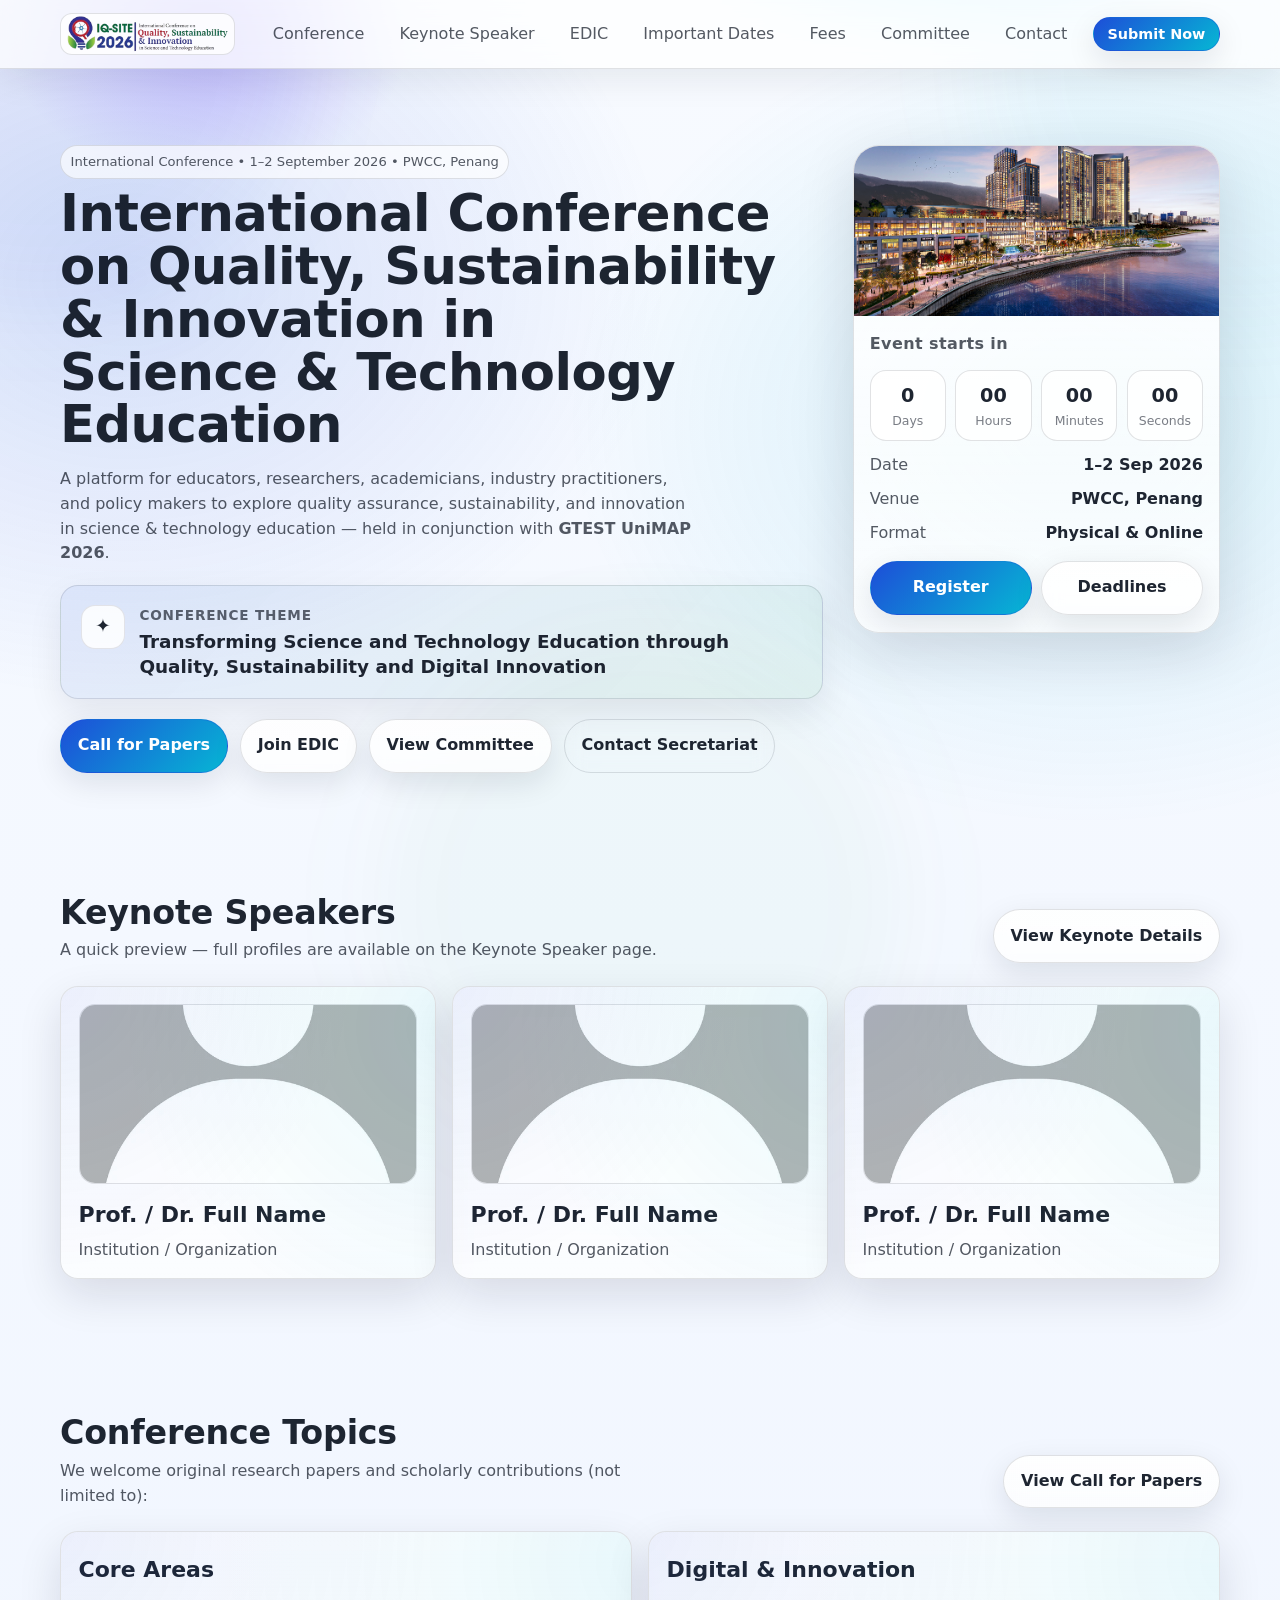
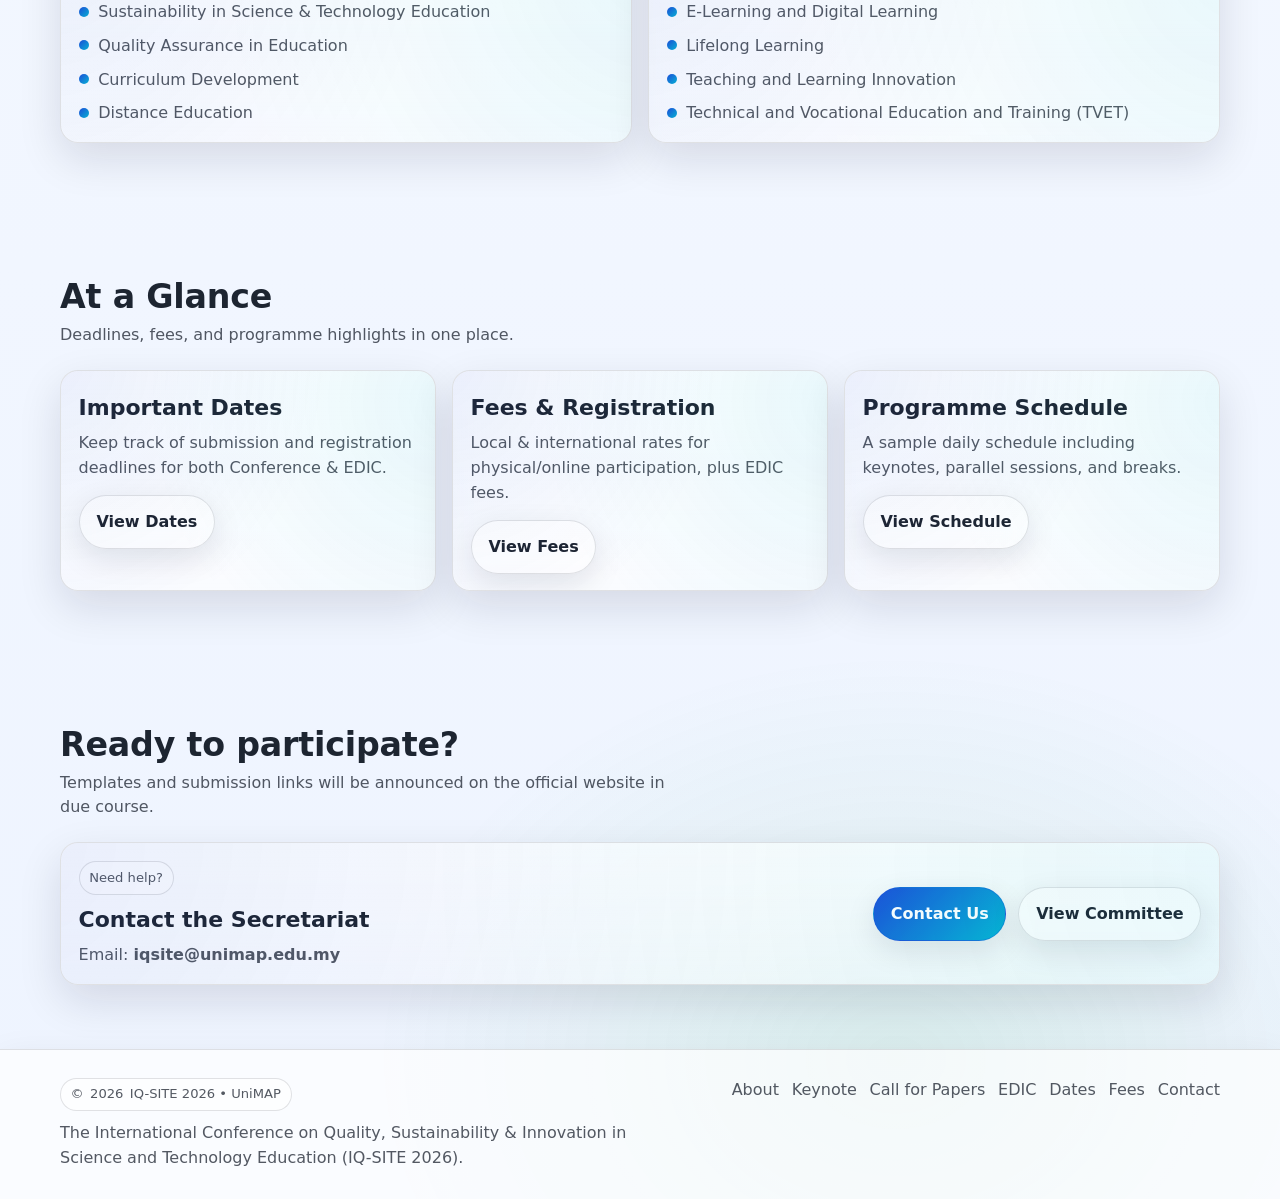
==== index.html @ f34d41c1 "Add files via upload" ====
<!doctype html>
<html lang="en">

<head>
  <meta charset="utf-8" />
  <meta name="viewport" content="width=device-width, initial-scale=1" />
  <meta name="color-scheme" content="dark light" />
  <title>IQ-SITE 2026 | Home</title>
  <link rel="stylesheet" href="assets/css/style.css" />
</head>

<body>
  <div class="blob b1"></div>
  <div class="blob b2"></div>
  <div class="blob b3"></div>

  <header>
    <div class="container nav">
      <a class="brand" href="index.html" aria-label="IQ-SITE 2026 Home">
        <img class="brand-logo" src="assets/img/logo.jpg" alt="IQ-SITE 2026 logo" />
      </a>

      <nav class="navlinks" aria-label="Primary">
        <a href="pages/conference.html">Conference</a>
        <a href="pages/keynote.html">Keynote Speaker</a>
        <a href="pages/edic.html">EDIC</a>
        <a href="pages/dates.html">Important Dates</a>
        <a href="pages/fees.html">Fees</a>
        <a href="pages/committee.html">Committee</a>
        <a href="pages/contact.html">Contact</a>
        <a class="btn small primary nav-cta" href="https://confbay.com/" target="_blank" rel="noopener">Submit Now</a>
      </nav>

      <button class="menu-btn" id="menuBtn" aria-expanded="false" aria-controls="menuPanel">Menu</button>
    </div>

    <div class="container menu-panel" id="menuPanel" aria-label="Mobile menu">
      <a href="pages/about.html">About</a>
      <a href="pages/conference.html">Conference</a>
      <a href="pages/keynote.html">Keynote Speaker</a>
      <a href="pages/edic.html">EDIC</a>
      <a href="pages/dates.html">Important Dates</a>
      <a href="pages/fees.html">Fees</a>
      <a href="pages/programme.html">Programme</a>
      <a href="pages/committee.html">Committee</a>
      <a href="pages/contact.html">Contact</a>
      <div class="menu-cta">
        <a class="btn primary" href="https://confbay.com/" target="_blank" rel="noopener">Submit Now</a>
      </div>
    </div>
  </header>


  <main>
    <section class="hero">
      <div class="container hero-grid">
        <div>
          <div class="badge reveal">International Conference • 1–2 September 2026 • PWCC, Penang</div>
          <h1 class="reveal">International Conference on Quality, Sustainability &amp; Innovation in<br />Science &amp;
            Technology Education</h1>
          <p class="lead reveal">
            A platform for educators, researchers, academicians, industry practitioners, and policy makers to explore
            quality assurance, sustainability, and innovation in science &amp; technology education — held in
            conjunction
            with <strong>GTEST UniMAP 2026</strong>.
          </p>



<div class="theme-banner reveal">
  <div class="theme-icon" aria-hidden="true">✦</div>
  <div class="theme-content">
    <div class="theme-label">Conference Theme</div>
    <div class="theme-title">
      Transforming Science and Technology Education through Quality, Sustainability and Digital Innovation
    </div>
  </div>
</div>

          <div class="hero-actions reveal">
            <a class="btn primary" href="pages/conference.html">Call for Papers</a>
            <a class="btn" href="pages/edic.html">Join EDIC</a>
            <a class="btn" href="pages/committee.html">View Committee</a>
            <a class="btn ghost" href="pages/contact.html">Contact Secretariat</a>
          </div>
        </div>

        <aside class="hero-card reveal" aria-label="Event at a glance">
          <div class="img" role="img" aria-label="Venue placeholder image"></div>
          <div class="body">
            <div class="kicker">Event starts in</div>
            <div id="countdown" class="countdown" aria-live="polite">
              <div class="pill">
                <div class="num" id="cdDays">—</div>
                <div class="lbl">Days</div>
              </div>
              <div class="pill">
                <div class="num" id="cdHours">—</div>
                <div class="lbl">Hours</div>
              </div>
              <div class="pill">
                <div class="num" id="cdMins">—</div>
                <div class="lbl">Minutes</div>
              </div>
              <div class="pill">
                <div class="num" id="cdSecs">—</div>
                <div class="lbl">Seconds</div>
              </div>
            </div>

            <div class="meta">
              <div class="row"><span>Date</span><strong>1–2 Sep 2026</strong></div>
              <div class="row"><span>Venue</span><strong>PWCC, Penang</strong></div>
              <div class="row"><span>Format</span><strong>Physical &amp; Online</strong></div>
            </div>

            <div style="display:flex; gap:.6rem; flex-wrap:wrap; margin-top: .95rem;">
              <a class="btn primary" href="pages/fees.html" style="flex:1;">Register</a>
              <a class="btn" href="pages/dates.html" style="flex:1;">Deadlines</a>
            </div>
          </div>
        </aside>
      </div>
    </section>

    <section id="keynotes">
      <div class="container">
        <div class="section-head">
          <div>
            <h2 class="reveal">Keynote Speakers</h2>
            <p class="reveal">A quick preview — full profiles are available on the Keynote Speaker page.</p>
          </div>
          <a class="btn reveal" href="pages/keynote.html">View Keynote Details</a>
        </div>

        <div class="grid3">
          <article class="card reveal keynote-mini">
            <img class="avatar" src="assets/img/keynote-1.jpg" alt="Keynote Speaker 1" />
            <h3>Prof. / Dr. Full Name</h3>
            <p class="muted">Institution / Organization</p>
          </article>

          <article class="card reveal keynote-mini">
            <img class="avatar" src="assets/img/keynote-2.jpg" alt="Keynote Speaker 2" />
            <h3>Prof. / Dr. Full Name</h3>
            <p class="muted">Institution / Organization</p>
          </article>

          <article class="card reveal keynote-mini">
            <img class="avatar" src="assets/img/keynote-3.jpg" alt="Keynote Speaker 3" />
            <h3>Prof. / Dr. Full Name</h3>
            <p class="muted">Institution / Organization</p>
          </article>
        </div>
      </div>
    </section>

    <section>
      <div class="container">
        <div class="section-head">
          <div>
            <h2 class="reveal">Conference Topics</h2>
            <p class="reveal">We welcome original research papers and scholarly contributions (not limited to):</p>
          </div>
          <a class="btn reveal" href="pages/conference.html">View Call for Papers</a>
        </div>

        <div class="grid2">
          <div class="card reveal">
            <h3>Core Areas</h3>
            <ul class="list">
              <li>Sustainability in Science &amp; Technology Education</li>
              <li>Quality Assurance in Education</li>
              <li>Curriculum Development</li>
              <li>Distance Education</li>
            </ul>
          </div>
          <div class="card reveal">
            <h3>Digital &amp; Innovation</h3>
            <ul class="list">
              <li>E-Learning and Digital Learning</li>
              <li>Lifelong Learning</li>
              <li>Teaching and Learning Innovation</li>
              <li>Technical and Vocational Education and Training (TVET)</li>
            </ul>
          </div>
        </div>
      </div>
    </section>

    <section>
      <div class="container">
        <div class="section-head">
          <div>
            <h2 class="reveal">At a Glance</h2>
            <p class="reveal">Deadlines, fees, and programme highlights in one place.</p>
          </div>
        </div>

        <div class="grid3">
          <div class="card reveal">
            <h3>Important Dates</h3>
            <p>Keep track of submission and registration deadlines for both Conference &amp; EDIC.</p>
            <div style="margin-top: .9rem;">
              <a class="btn" href="pages/dates.html">View Dates</a>
            </div>
          </div>

          <div class="card reveal">
            <h3>Fees &amp; Registration</h3>
            <p>Local &amp; international rates for physical/online participation, plus EDIC fees.</p>
            <div style="margin-top: .9rem;">
              <a class="btn" href="pages/fees.html">View Fees</a>
            </div>
          </div>

          <div class="card reveal">
            <h3>Programme Schedule</h3>
            <p>A sample daily schedule including keynotes, parallel sessions, and breaks.</p>
            <div style="margin-top: .9rem;">
              <a class="btn" href="pages/programme.html">View Schedule</a>
            </div>
          </div>
        </div>
      </div>
    </section>

    <section>
      <div class="container">
        <div class="section-head">
          <div>
            <h2 class="reveal">Ready to participate?</h2>
            <p class="reveal">Templates and submission links will be announced on the official website in due course.
            </p>
          </div>
        </div>

        <div class="card reveal"
          style="display:flex; align-items:center; justify-content:space-between; gap: 1rem; flex-wrap:wrap;">
          <div>
            <div class="badge">Need help?</div>
            <h3 style="margin-top:.55rem;">Contact the Secretariat</h3>
            <p style="margin:.2rem 0 0; color: var(--muted);">Email: <strong>iqsite@unimap.edu.my</strong></p>
          </div>
          <div style="display:flex; gap:.75rem; flex-wrap:wrap;">
            <a class="btn primary" href="pages/contact.html">Contact Us</a>
            <a class="btn" href="pages/committee.html">View Committee</a>
          </div>
        </div>
      </div>
    </section>
  </main>


  <footer>
    <div class="container footer-grid">
      <div>
        <div class="badge">© <span id="year"></span> IQ-SITE 2026 • UniMAP</div>
        <div class="muted" style="margin-top:.6rem; max-width: 62ch;">
          The International Conference on Quality, Sustainability &amp; Innovation in Science and Technology Education
          (IQ-SITE 2026).
        </div>
      </div>
      <div class="links">
        <a href="pages/about.html">About</a>
        <a href="pages/keynote.html">Keynote</a>
        <a href="pages/conference.html">Call for Papers</a>
        <a href="pages/edic.html">EDIC</a>
        <a href="pages/dates.html">Dates</a>
        <a href="pages/fees.html">Fees</a>
        <a href="pages/contact.html">Contact</a>
      </div>
    </div>
  </footer>

  <script src="assets/js/main.js"></script>
</body>

</html>
---- assets/css/style.css ----
/* IQ-SITE 2026 — Elegant conference microsite
   External CSS for easy edits
   -------------------------------------------------- */

:root{
  /* Light & bright palette (confirmed) */
  --bg0:#F7FAFF;
  --bg1:#EEF4FF;

  --card: rgba(255,255,255,.78);
  --card2: rgba(255,255,255,.90);
  --stroke: rgba(12,18,32,.12);

  --text: rgba(11,18,32,.92);
  --muted: rgba(11,18,32,.70);
  --muted2: rgba(11,18,32,.55);

  /* Core brand */
  --brand:#1D4ED8;   /* IQ blue */
  --brand2:#06B6D4;  /* cyan */
  --good:#16A34A;    /* sustainability green */

  /* EDIC accents */
  --warn:#F97316;    /* orange */
  --accent:#7C3AED;  /* purple */
  --bad:#EF4444;     /* red */

  --shadow: 0 18px 60px rgba(14,20,40,.14);
  --radius: 18px;
  --radius2: 26px;

  --max: 1160px;
  --pad: clamp(16px, 3vw, 28px);
  --h1: clamp(34px, 4vw, 54px);
  --h2: clamp(22px, 2.6vw, 34px);
  --h3: clamp(16px, 1.8vw, 22px);
  --body: clamp(14px, 1.25vw, 16px);
}

*{ box-sizing:border-box; }
html{ scroll-behavior:smooth; }
body{
  margin:0;
  font-family: ui-sans-serif, system-ui, -apple-system, Segoe UI, Roboto, Inter, Arial, "Apple Color Emoji","Segoe UI Emoji";
  font-size: var(--body);
  line-height:1.55;
  color:var(--text);
  background: radial-gradient(900px 700px at 10% 10%, rgba(29,78,216,.16), transparent 60%),
              radial-gradient(900px 700px at 85% 15%, rgba(6,182,212,.14), transparent 58%),
              radial-gradient(900px 700px at 70% 95%, rgba(22,163,74,.10), transparent 58%),
              linear-gradient(180deg, var(--bg0), var(--bg1));
  overflow-x:hidden;
}

a{ color:inherit; text-decoration:none; }
a:hover{ text-decoration:underline; }
img{ max-width:100%; display:block; }
.container{
  width: min(var(--max), calc(100% - 2*var(--pad)));
  margin: 0 auto;
}

.btn{
  display:inline-flex; align-items:center; justify-content:center; gap:.55rem;
  padding: .85rem 1.05rem;
  border-radius: 999px;
  border:1px solid var(--stroke);
  background: linear-gradient(180deg, rgba(255,255,255,.92), rgba(255,255,255,.72));
  backdrop-filter: blur(10px);
  -webkit-backdrop-filter: blur(10px);
  box-shadow: 0 10px 30px rgba(14,20,40,.10);
  transition: transform .2s ease, border-color .2s ease, background .2s ease, box-shadow .2s ease;
  font-weight: 650;
}
.btn:hover{ transform: translateY(-2px); text-decoration:none; border-color: rgba(12,18,32,.20); box-shadow: 0 14px 44px rgba(14,20,40,.12); }
.btn:active{ transform: translateY(0px); }
.btn.primary{
  border-color: rgba(29,78,216,.35);
  background: linear-gradient(135deg, var(--brand), var(--brand2));
  color: #ffffff;
}
.btn.ghost{
  background: transparent;
  border-color: var(--stroke);
  box-shadow: none;
}
.badge{
  display:inline-flex; align-items:center; gap:.4rem;
  padding:.35rem .6rem;
  border-radius: 999px;
  font-size: .82rem;
  color: var(--muted);
  border:1px solid var(--stroke);
  background: rgba(255,255,255,.65);
}

/* Top nav */
header{
  position: sticky; top:0; z-index: 50;
  backdrop-filter: blur(14px);
  -webkit-backdrop-filter: blur(14px);
  background: rgba(255,255,255,.72);
  box-shadow: 0 10px 34px rgba(14,20,40,.08);
  border-bottom: 1px solid var(--stroke);
}
.nav{
  display:flex; align-items:center; justify-content:space-between;
  padding: .8rem 0;
}
.brand{
  display:flex; align-items:center; gap:.75rem;
}

.brand-logo{
  height: 42px;
  width: auto;
  max-width: 220px;
  object-fit: contain;
  border-radius: 12px;
  border: 1px solid var(--stroke);
  background: rgba(255,255,255,.80);
}

.navlinks .btn.small{
  padding: .55rem .85rem;
  font-size: .9rem;
  line-height: 1;
}
.navlinks .nav-cta{ margin-left: .1rem; }

.menu-cta{ margin-top: .75rem; }
.menu-cta .btn{ width: 100%; }

.muted{ color: var(--muted); }

.edic-logo-wrap{
  display:flex;
  align-items:center;
  gap: 1rem;
  flex-wrap:wrap;
  margin-top: .9rem;
}
.edic-logo{
  height: 72px;
  width: auto;
  max-width: 320px;
  object-fit: contain;
  border-radius: 14px;
  border: 1px solid var(--stroke);
  background: rgba(255,255,255,.85);
  padding: .35rem .55rem;
}

.avatar{
  width: 100%;
  height: 180px;
  border-radius: 16px;
  object-fit: cover;
  border: 1px solid var(--stroke);
  background: rgba(255,255,255,.85);
  margin-bottom: .85rem;
}

.keynote-row{
  display:flex;
  gap: 1rem;
  align-items:center;
  flex-wrap:wrap;
}
.keynote-photo{
  width: 96px;
  height: 96px;
  border-radius: 18px;
  object-fit: cover;
  border: 1px solid var(--stroke);
  background: rgba(255,255,255,.85);
}

hr.soft{
  border: 0;
  border-top: 1px solid var(--stroke);
  margin: 1rem 0;
}

.brand .logo{
  width: 38px; height: 38px;
  border-radius: 12px;
  background: linear-gradient(135deg, var(--brand), var(--brand2));
  box-shadow: 0 12px 40px rgba(0,0,0,.45);
  position: relative;
  overflow:hidden;
}
.brand .logo::after{
  content:"";
  position:absolute; inset:-60% -60%;
  background: radial-gradient(circle at 30% 30%, rgba(255,255,255,.55), transparent 45%);
  transform: rotate(16deg);
  animation: shimmer 6.5s ease-in-out infinite;
}
@keyframes shimmer{
  0%, 100% { transform: translate(-10%, -10%) rotate(16deg); opacity:.75; }
  50% { transform: translate(10%, 10%) rotate(16deg); opacity: .95; }
}
.brand .title{
  display:flex; flex-direction:column; line-height:1.1;
}
.brand .title strong{ font-size: .98rem; letter-spacing:.2px; }
.brand .title span{ font-size: .78rem; color: var(--muted2); }

.navlinks{ display:flex; gap:.8rem; align-items:center; }
.navlinks a{
  padding:.55rem .7rem;
  border-radius: 999px;
  color: var(--muted);
  transition: background .2s ease, color .2s ease;
}
.navlinks a:hover{ background: rgba(11,18,32,.04); color: var(--text); text-decoration:none; }

.menu-btn{
  display:none;
  border:1px solid var(--stroke);
  background: rgba(255,255,255,.65);
  color: var(--text);
  border-radius: 12px;
  padding:.55rem .7rem;
}
.menu-panel{
  display:none;
  padding: 0 0 1rem 0;
}
.menu-panel a{
  display:block;
  padding:.75rem .5rem;
  color: var(--muted);
  border-radius: 12px;
}
.menu-panel a:hover{ background: rgba(11,18,32,.04); color: var(--text); text-decoration:none; }

/* Hero */
.hero{
  position: relative;
  padding: clamp(46px, 6vw, 76px) 0 clamp(30px, 4vw, 50px);
}
.hero::before{
  content:"";
  position:absolute;
  inset: -240px -80px auto -80px;
  height: 520px;
  background: radial-gradient(closest-side at 20% 40%, rgba(124,92,255,.32), transparent 70%),
              radial-gradient(closest-side at 72% 25%, rgba(0,215,255,.22), transparent 70%);
  pointer-events:none;
}
.hero-grid{
  display:grid;
  grid-template-columns: 1.35fr .65fr;
  gap: clamp(18px, 3vw, 30px);
  align-items: start;
}
.kicker{ color: var(--muted); font-weight:650; letter-spacing: .4px; }
h1{ margin:.55rem 0 1rem; font-size: var(--h1); line-height:1.03; letter-spacing:-.5px; }
.lead{ color: var(--muted); max-width: 62ch; }
.hero-actions{ display:flex; gap:.75rem; flex-wrap:wrap; margin-top: 1.25rem; }

.hero-card{
  border-radius: var(--radius2);
  border: 1px solid var(--stroke);
  background: linear-gradient(180deg, rgba(255,255,255,.92), rgba(255,255,255,.72));
  box-shadow: var(--shadow);
  overflow:hidden;
  position: relative;
}
.hero-card .img{
  height: 170px;
  background: url("../img/pwcc.jpg") center/cover no-repeat;
  filter: saturate(1.05) contrast(1.04);
}
.hero-card .body{ padding: 1rem 1rem 1.1rem; }
.hero-card .meta{
  display:grid; gap:.55rem;
  margin-top:.75rem;
}
.meta .row{
  display:flex; justify-content:space-between; gap:.75rem;
  color: var(--muted);
}
.meta .row strong{ color: var(--text); font-weight: 650; }

.countdown{
  display:grid;
  grid-template-columns: repeat(4, 1fr);
  gap:.6rem;
  margin-top: .8rem;
}
.pill{
  text-align:center;
  padding:.65rem .4rem;
  border-radius: 16px;
  border: 1px solid var(--stroke);
  background: rgba(255,255,255,.85);
}
.pill .num{ font-size: 1.2rem; font-weight: 800; letter-spacing:.2px; }
.pill .lbl{ font-size: .78rem; color: var(--muted2); }

/* Sections */
section{ padding: clamp(36px, 5vw, 70px) 0; }
.section-head{
  display:flex; align-items:flex-end; justify-content:space-between;
  gap: 1rem;
  margin-bottom: 1.4rem;
}
.section-head h2{ margin:0; font-size: var(--h2); letter-spacing:-.2px; }
.section-head p{ margin:0; color: var(--muted); max-width: 60ch; }

.grid3{
  display:grid;
  grid-template-columns: repeat(3, 1fr);
  gap: 1rem;
}
.grid2{
  display:grid;
  grid-template-columns: repeat(2, 1fr);
  gap: 1rem;
}

.card{
  border-radius: var(--radius);
  border: 1px solid var(--stroke);
  background: linear-gradient(180deg, rgba(255,255,255,.88), rgba(255,255,255,.68));
  padding: 1.1rem 1.1rem 1.0rem;
  box-shadow: 0 16px 44px rgba(14,20,40,.12);
  position: relative;
  overflow:hidden;
}
.card::after{
  content:"";
  position:absolute; inset:-40% -40%;
  background: radial-gradient(circle at 20% 20%, rgba(29,78,216,.10), transparent 45%),
              radial-gradient(circle at 80% 30%, rgba(6,182,212,.10), transparent 50%);
  opacity:.85;
  pointer-events:none;
}
.card > *{ position: relative; }
.card h3{ margin:.2rem 0 .35rem; font-size: var(--h3); }
.card p{ margin:.2rem 0 0; color: var(--muted); }

.icon{
  width: 40px; height: 40px;
  border-radius: 14px;
  display:grid; place-items:center;
  border: 1px solid var(--stroke);
  background: rgba(255,255,255,.70);
}

.list{
  display:grid;
  gap:.55rem;
  margin:.85rem 0 0;
  padding:0;
  list-style:none;
}
.list li{
  display:flex;
  gap:.6rem;
  align-items:flex-start;
  color: var(--muted);
}
.list li::before{
  content:"";
  width: 10px; height: 10px;
  border-radius: 999px;
  margin-top: .4rem;
  background: linear-gradient(135deg, var(--brand), var(--brand2));
  flex: 0 0 10px;
}

.table{
  width:100%;
  border-collapse: collapse;
  overflow:hidden;
  border-radius: var(--radius);
  border: 1px solid var(--stroke);
}
.table th, .table td{
  padding: .85rem .9rem;
  text-align:left;
  border-bottom: 1px solid rgba(12,18,32,.08);
}
.table th{ color: var(--muted); font-weight: 700; background: rgba(11,18,32,.03); }
.table tr:last-child td{ border-bottom:none; }
.table td{ color: var(--text); }
.table small{ color: var(--muted2); }

/* Footer */
footer{
  border-top: 1px solid var(--stroke);
  background: rgba(255,255,255,.72);
  box-shadow: 0 10px 34px rgba(14,20,40,.08);
  padding: 28px 0;
}
.footer-grid{
  display:flex; justify-content:space-between; gap: 1.5rem; flex-wrap:wrap;
}
.footer-grid .muted{ color: var(--muted); }
.footer-grid .links{ display:flex; gap:.8rem; flex-wrap:wrap; }
.footer-grid .links a{ color: var(--muted); }
.footer-grid .links a:hover{ color: var(--text); }

/* Scroll reveal */
.reveal{
  opacity:0; transform: translateY(14px);
  transition: opacity .8s ease, transform .8s ease;
}
.reveal.in-view{ opacity:1; transform: translateY(0px); }

/* Decorative floating blobs */
.blob{
  position:absolute;
  width: 520px; height: 520px;
  border-radius: 999px;
  filter: blur(40px);
  opacity: .22;
  pointer-events:none;
  mix-blend-mode: multiply;
  animation: floaty 12s ease-in-out infinite;
}
.blob.b1{ background: rgba(29,78,216,.22); top:-220px; left:-220px; }
.blob.b2{ background: rgba(6,182,212,.18); top:-200px; right:-220px; animation-delay:-4s; }
.blob.b3{ background: rgba(22,163,74,.14); bottom:-260px; left: 30%; animation-delay:-7s; }
@keyframes floaty{
  0%, 100%{ transform: translate(0,0) scale(1); }
  50%{ transform: translate(18px, 22px) scale(1.05); }
}

/* Page header */
.pagehead{
  padding: 28px 0 10px;
}
.breadcrumb{
  color: var(--muted2);
  font-size:.88rem;
}
.pagehead h2{
  margin:.35rem 0 .35rem;
  font-size: var(--h2);
}
.pagehead p{ margin:0; color: var(--muted); max-width: 72ch; }

/* Responsive */
@media (max-width: 980px){
  .hero-grid{ grid-template-columns: 1fr; }
  .grid3{ grid-template-columns: 1fr; }
  .grid2{ grid-template-columns: 1fr; }
  .navlinks{ display:none; }
  .menu-btn{ display:inline-flex; }
  .menu-panel{ display:block; }
}

/* Award cards - color by tier */
.award-card{
  position: relative;
  overflow: hidden;
  border: 1px solid rgba(12,18,32,.12);
}

/* Left accent bar */
.award-card::before{
  content:"";
  position:absolute;
  left:0; top:0;
  width:6px; height:100%;
  background: var(--award-accent, #1D4ED8);
}

/* Soft glow background */
.award-card::after{
  content:"";
  position:absolute;
  inset:-40%;
  background: radial-gradient(circle at 20% 10%, rgba(0,0,0,.10), transparent 60%);
  opacity: .18;
  transform: rotate(12deg);
  pointer-events:none;
}

/* Badge follows tier color */
.award-card .badge{
  background: color-mix(in srgb, var(--award-accent) 18%, #ffffff);
  border: 1px solid color-mix(in srgb, var(--award-accent) 35%, rgba(12,18,32,.12));
  color: color-mix(in srgb, var(--award-accent) 75%, #0C1220);
}

/* Hover effect */
.award-card:hover{
  border-color: color-mix(in srgb, var(--award-accent) 40%, rgba(12,18,32,.12));
  box-shadow: 0 16px 40px rgba(12,18,32,.10);
  transform: translateY(-2px);
}

/* Tier tokens */
.award-card.gold   { --award-accent: #D4AF37; } /* Gold */
.award-card.silver { --award-accent: #9CA3AF; } /* Silver */
.award-card.bronze { --award-accent: #CD7F32; } /* Bronze */

/* Theme highlight pill */
.theme-highlight{
  display: inline-flex;
  align-items: center;
  gap: .65rem;
  padding: .7rem 1rem;
  border-radius: 999px;
  background: linear-gradient(135deg, rgba(29,78,216,.12), rgba(22,163,74,.10));
  border: 1px solid rgba(12,18,32,.12);
  box-shadow: 0 10px 24px rgba(12,18,32,.08);
  transform: translateY(-2px);
}

.theme-label{
  font-size: .9rem;
  font-weight: 700;
  letter-spacing: .04em;
  text-transform: uppercase;
  color: rgba(12,18,32,.70);
}

.theme-value{
  font-size: 1.05rem;
  font-weight: 800;
  color: var(--iq-blue);
  padding: .25rem .7rem;
  border-radius: 999px;
  background: rgba(255,255,255,.85);
  border: 1px solid rgba(12,18,32,.10);
}

/* Bigger on larger screens */
@media (min-width: 768px){
  .theme-highlight{
    padding: .85rem 1.15rem;
  }
  .theme-value{
    font-size: 1.15rem;
  }
}

/* Theme banner (nice for long theme text) */
.theme-banner{
  margin-top: 1.2rem;
  display: flex;
  gap: .9rem;
  align-items: flex-start;
  padding: 1.05rem 1.1rem;
  border-radius: 18px;
  background: linear-gradient(135deg, rgba(29,78,216,.08), rgba(22,163,74,.07));
  border: 1px solid rgba(12,18,32,.12);
  box-shadow: 0 14px 34px rgba(12,18,32,.08);
}

.theme-icon{
  flex: 0 0 auto;
  width: 44px;
  height: 44px;
  border-radius: 14px;
  display: grid;
  place-items: center;
  font-size: 1.15rem;
  font-weight: 800;
  color: var(--iq-blue);
  background: rgba(255,255,255,.85);
  border: 1px solid rgba(12,18,32,.10);
}

.theme-content{ min-width: 0; }

.theme-label{
  font-size: .85rem;
  font-weight: 800;
  letter-spacing: .06em;
  text-transform: uppercase;
  color: rgba(12,18,32,.65);
  margin-bottom: .25rem;
}

.theme-title{
  font-size: 1.05rem;
  font-weight: 800;
  line-height: 1.35;
  color: rgba(12,18,32,.92);
  word-break: break-word;
}

@media (min-width: 768px){
  .theme-banner{ padding: 1.15rem 1.25rem; }
  .theme-title{ font-size: 1.15rem; }
}
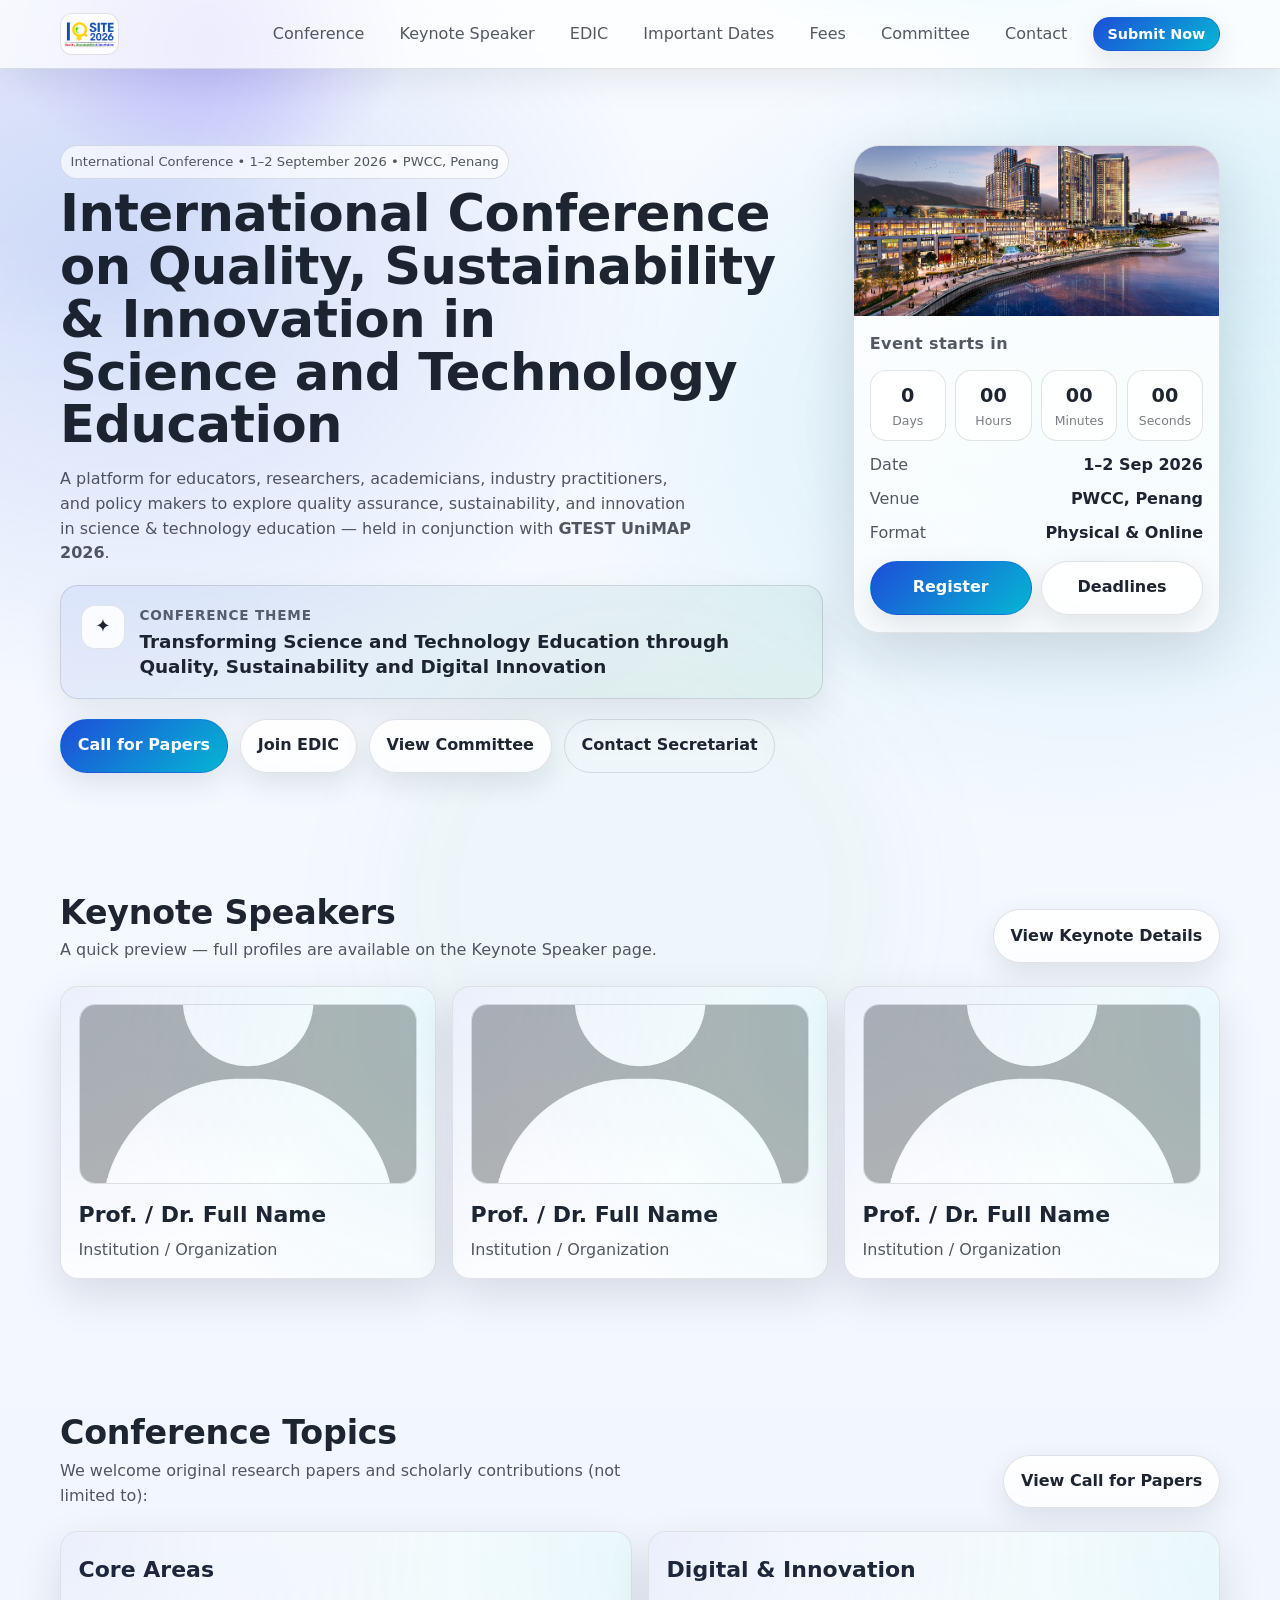
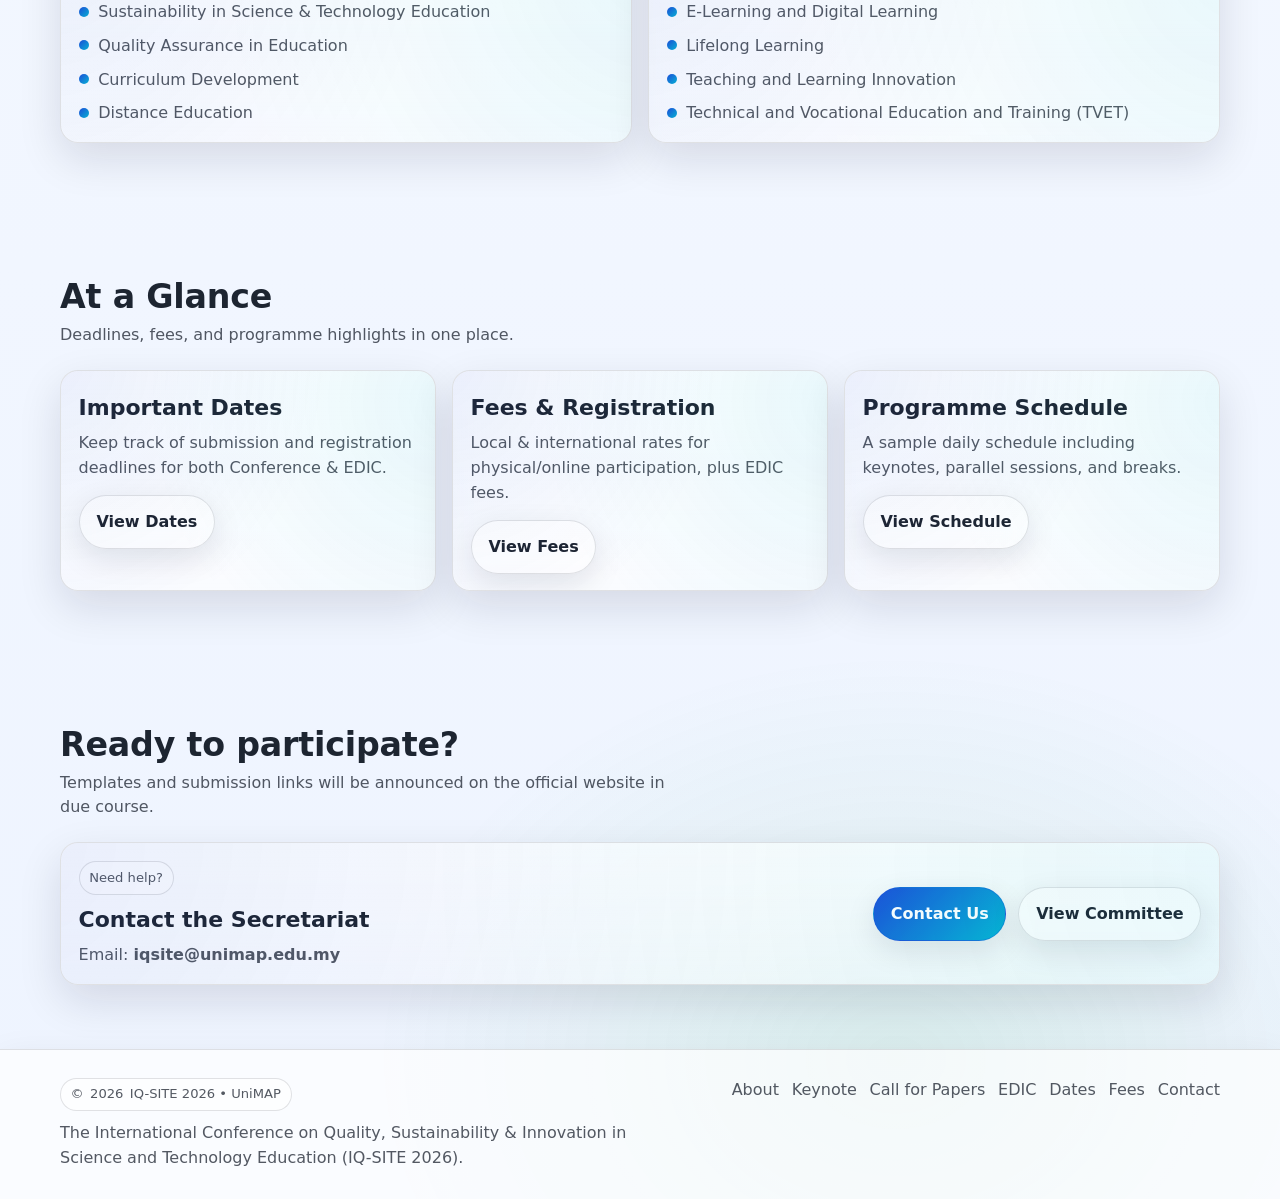
==== commit 0a2905c2: "Update index.html" ====
--- a/index.html
+++ b/index.html
@@ -56,7 +56,7 @@
       <div class="container hero-grid">
         <div>
           <div class="badge reveal">International Conference • 1–2 September 2026 • PWCC, Penang</div>
-          <h1 class="reveal">International Conference on Quality, Sustainability &amp; Innovation in<br />Science &amp;
+          <h1 class="reveal">International Conference on Quality, Sustainability &amp; Innovation in<br />Science and
             Technology Education</h1>
           <p class="lead reveal">
             A platform for educators, researchers, academicians, industry practitioners, and policy makers to explore
@@ -276,4 +276,4 @@
   <script src="assets/js/main.js"></script>
 </body>
 
-</html>+</html>
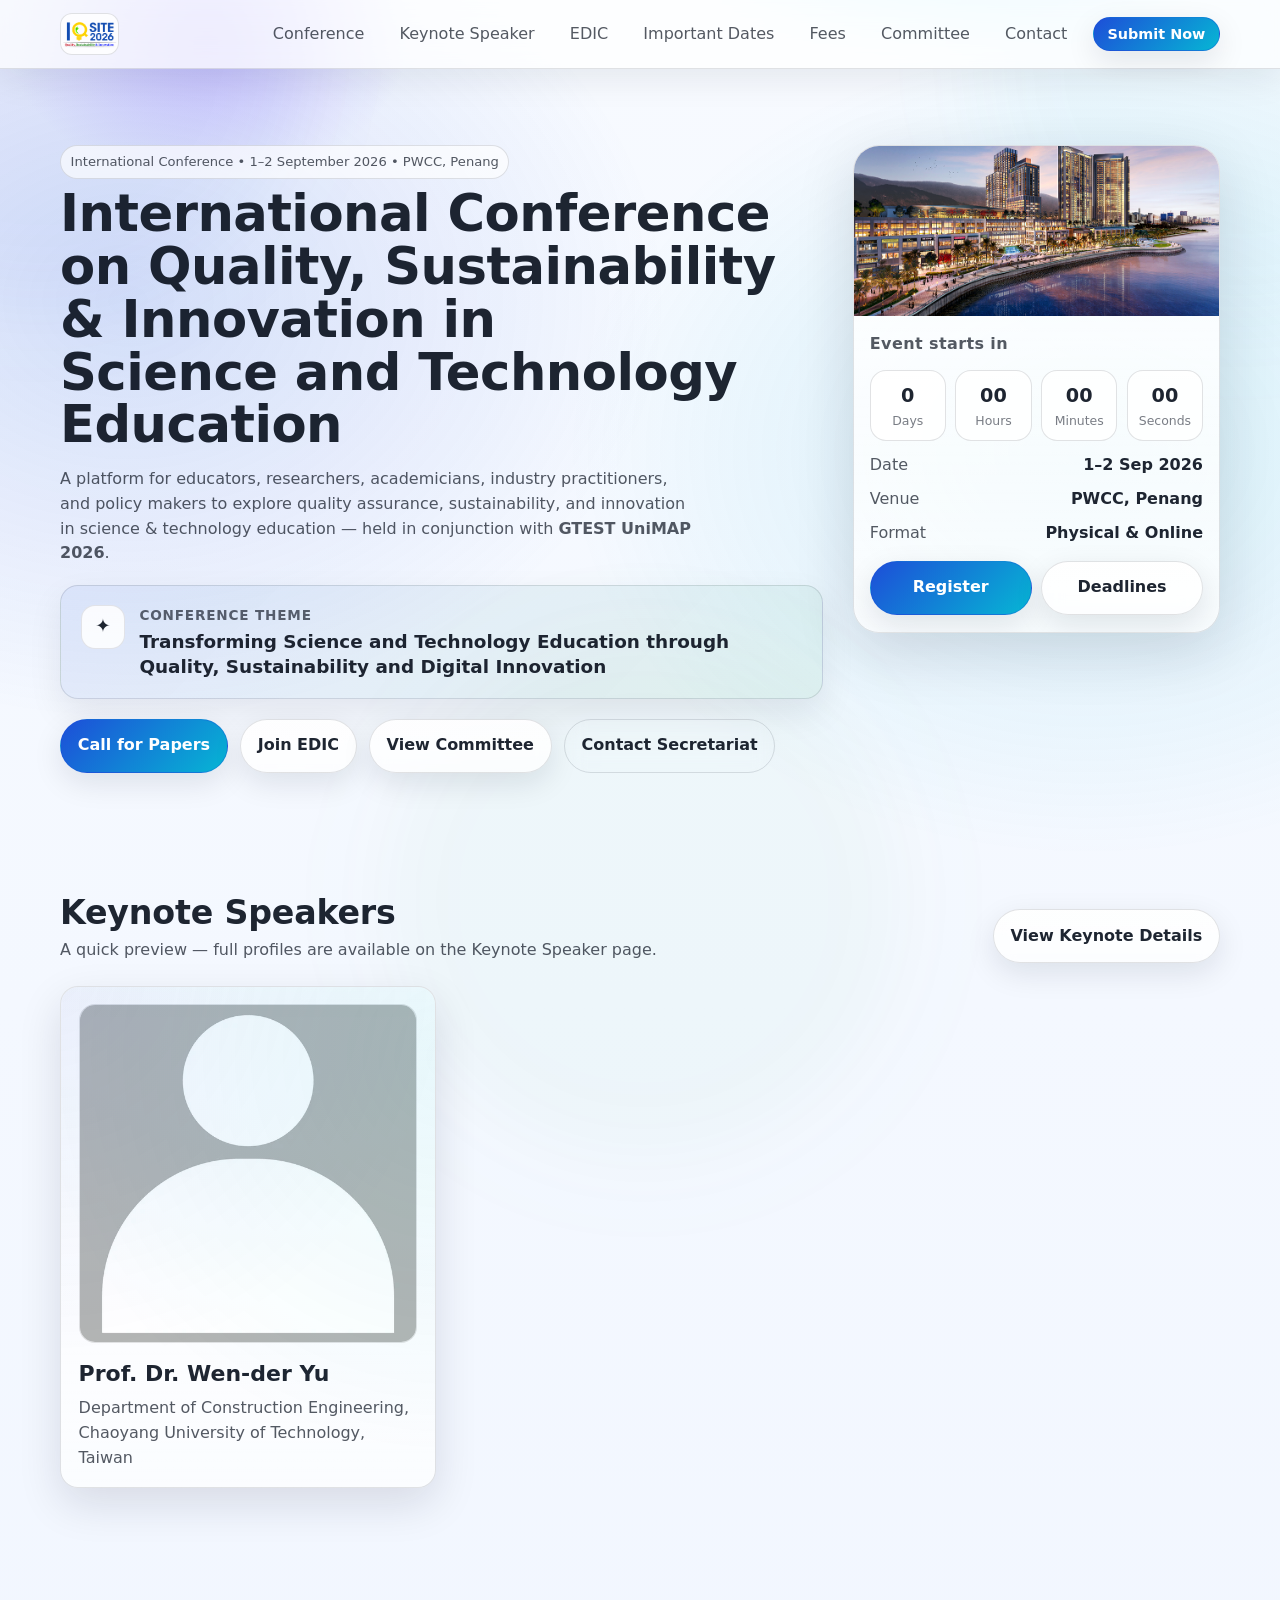
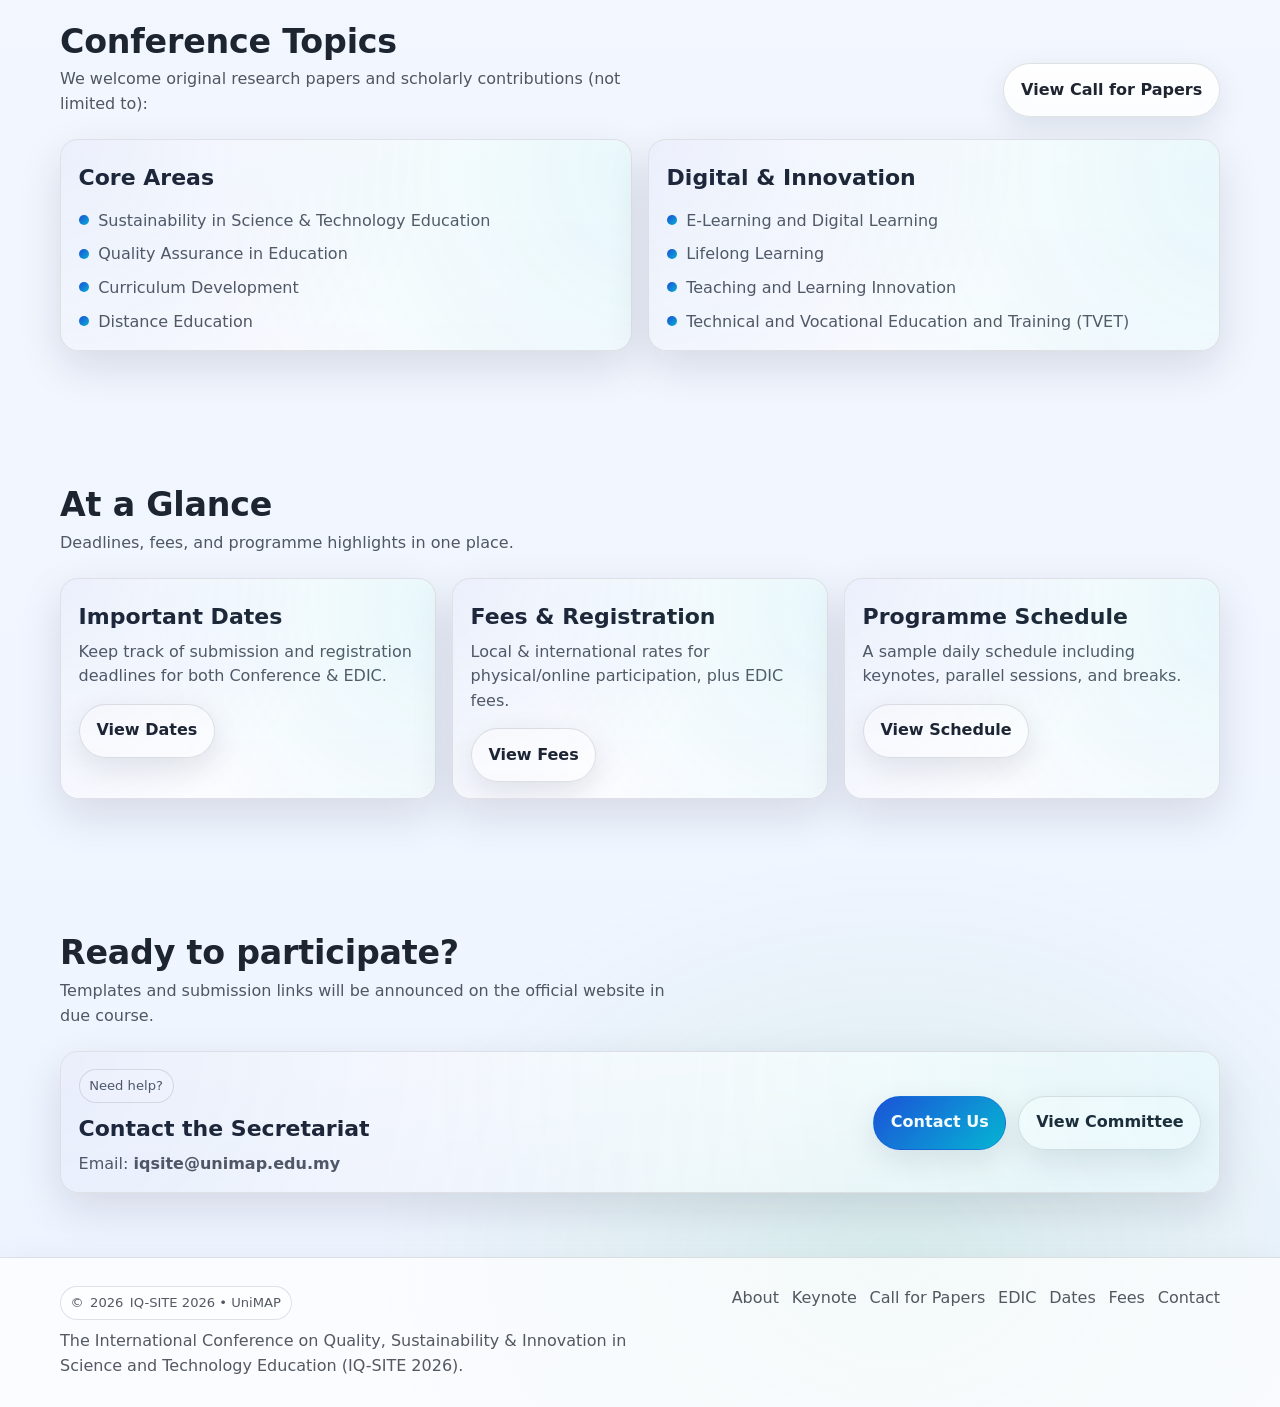
==== commit d958c6b2: "Update keynote speaker information in index.html" ====
--- a/index.html
+++ b/index.html
@@ -136,10 +136,10 @@
         <div class="grid3">
           <article class="card reveal keynote-mini">
             <img class="avatar" src="assets/img/keynote-1.jpg" alt="Keynote Speaker 1" />
-            <h3>Prof. / Dr. Full Name</h3>
-            <p class="muted">Institution / Organization</p>
+            <h3>Prof. Dr. Wen-der Yu</h3>
+            <p class="muted">Department of Construction Engineering, Chaoyang University of Technology, Taiwan</p>
           </article>
-
+<!-----
           <article class="card reveal keynote-mini">
             <img class="avatar" src="assets/img/keynote-2.jpg" alt="Keynote Speaker 2" />
             <h3>Prof. / Dr. Full Name</h3>
@@ -151,6 +151,8 @@
             <h3>Prof. / Dr. Full Name</h3>
             <p class="muted">Institution / Organization</p>
           </article>
+
+          -->
         </div>
       </div>
     </section>
--- a/assets/css/style.css
+++ b/assets/css/style.css
@@ -154,9 +154,11 @@
 
 .avatar{
   width: 100%;
-  height: 180px;
+  aspect-ratio: 1 / 1;   /* square */
+  height: auto;          /* ikut aspect ratio */
   border-radius: 16px;
   object-fit: cover;
+  object-position: center;
   border: 1px solid var(--stroke);
   background: rgba(255,255,255,.85);
   margin-bottom: .85rem;
@@ -592,4 +594,10 @@
 @media (min-width: 768px){
   .theme-banner{ padding: 1.15rem 1.25rem; }
   .theme-title{ font-size: 1.15rem; }
-}+}
+
+p.muted-keynote{
+  text-align: justify;
+  text-justify: inter-word;
+  hyphens: auto;
+}
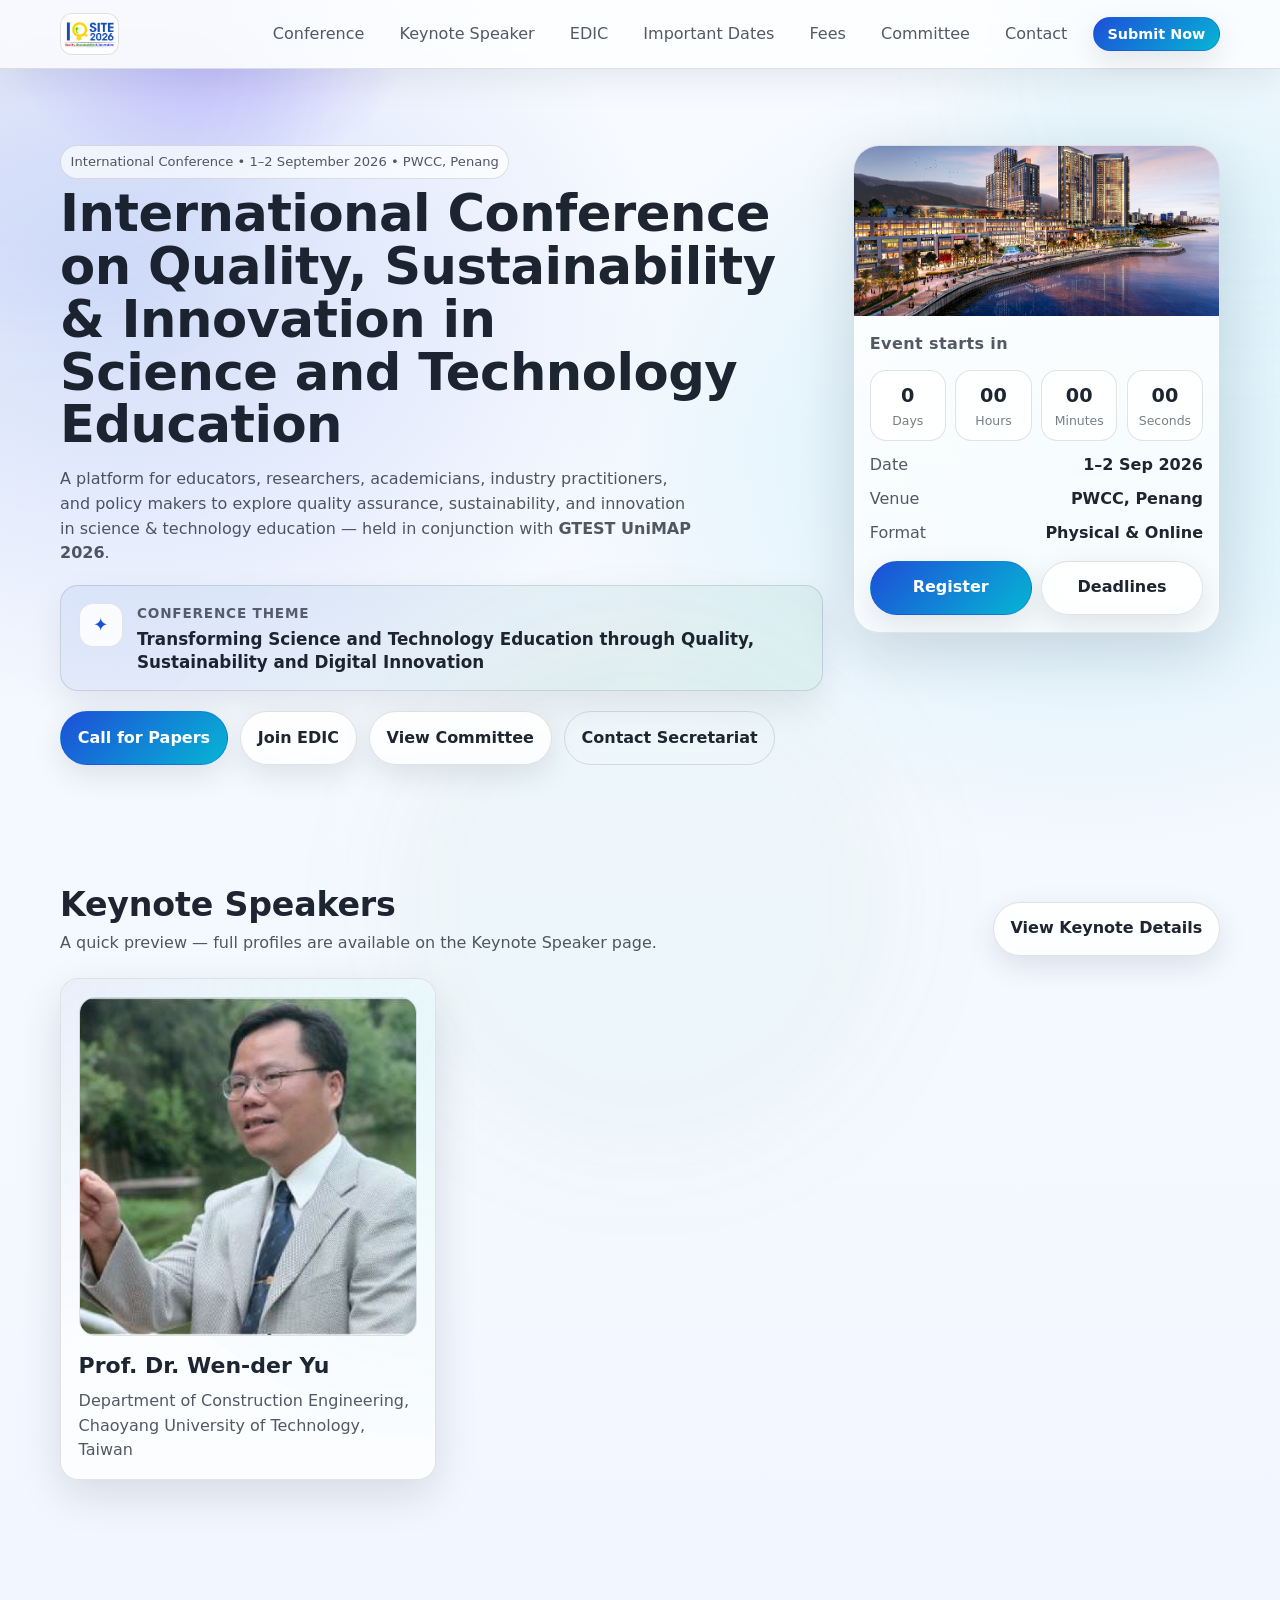
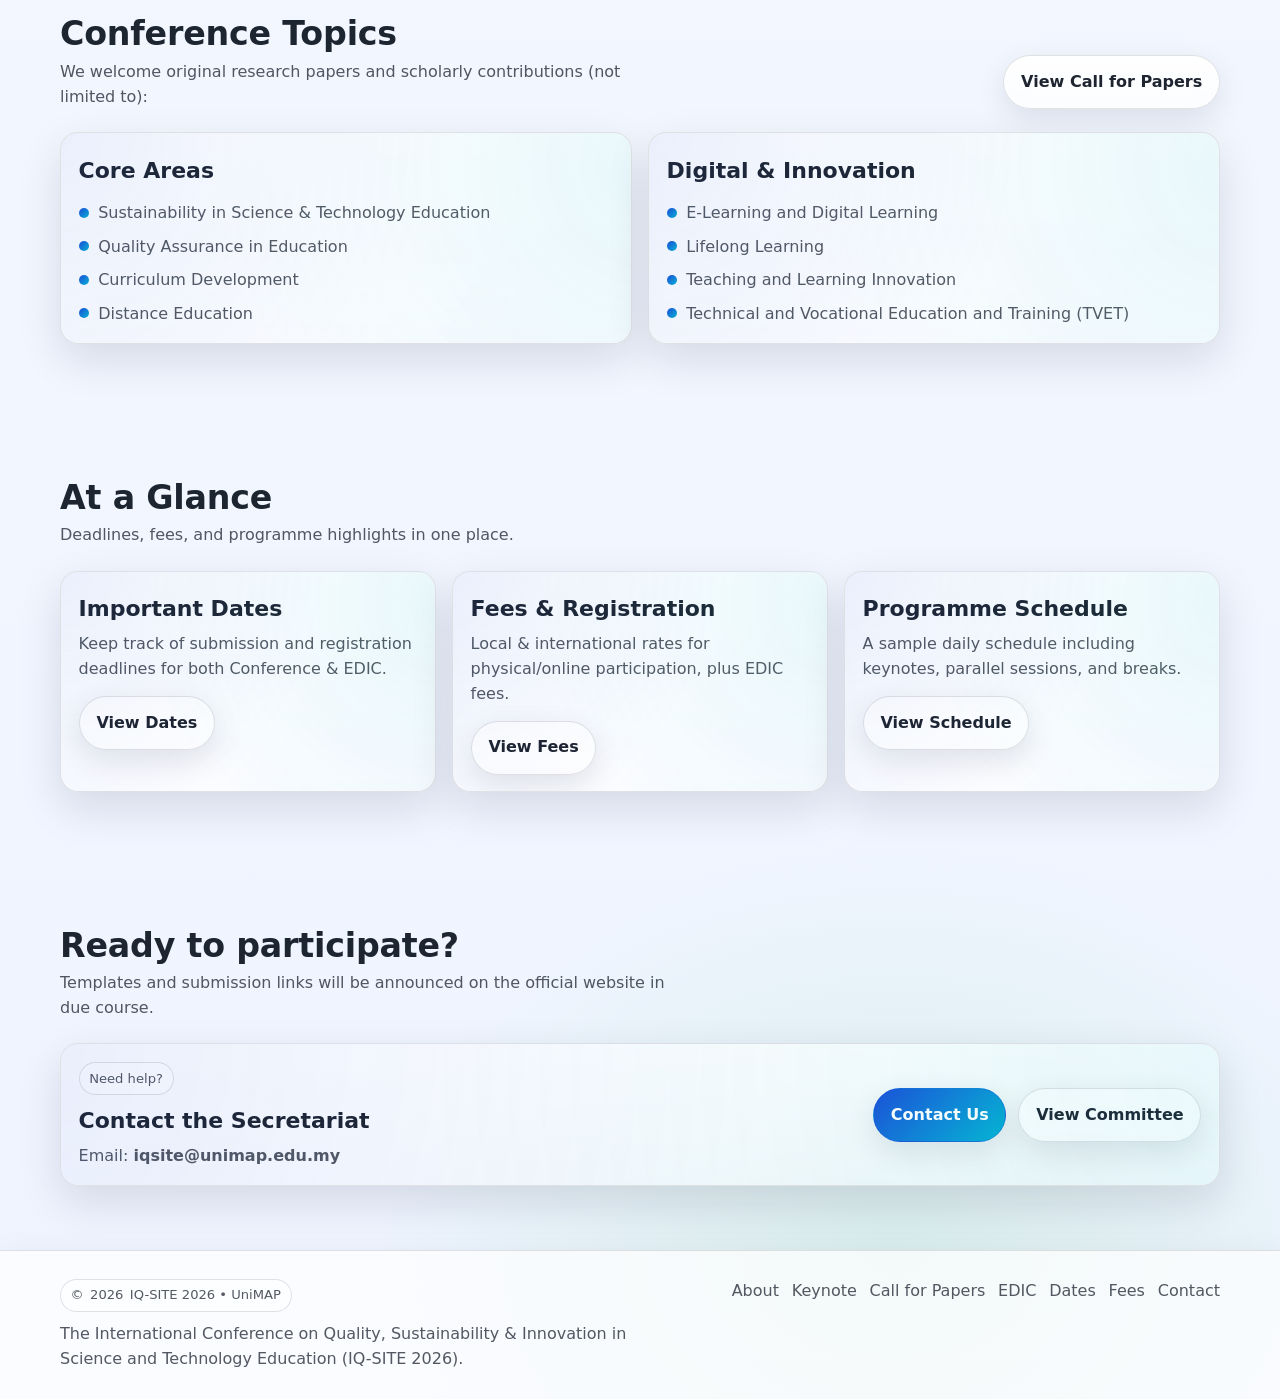
==== commit f9c3e449: "Update index.html" ====
--- a/index.html
+++ b/index.html
@@ -28,7 +28,7 @@
         <a href="pages/fees.html">Fees</a>
         <a href="pages/committee.html">Committee</a>
         <a href="pages/contact.html">Contact</a>
-        <a class="btn small primary nav-cta" href="https://confbay.com/" target="_blank" rel="noopener">Submit Now</a>
+        <a class="btn small primary nav-cta" href="" target="_blank" rel="noopener">Submit Now</a>
       </nav>
 
       <button class="menu-btn" id="menuBtn" aria-expanded="false" aria-controls="menuPanel">Menu</button>
@@ -45,7 +45,7 @@
       <a href="pages/committee.html">Committee</a>
       <a href="pages/contact.html">Contact</a>
       <div class="menu-cta">
-        <a class="btn primary" href="https://confbay.com/" target="_blank" rel="noopener">Submit Now</a>
+        <a class="btn primary" href="" target="_blank" rel="noopener">Submit Now</a>
       </div>
     </div>
   </header>
--- a/assets/css/style.css
+++ b/assets/css/style.css
@@ -1,6 +1,5 @@
-
 /* IQ-SITE 2026 — Elegant conference microsite
-   External CSS for easy edits
+   External CSS (FINAL) — Mobile & Tablet Friendly
    -------------------------------------------------- */
 
 :root{
@@ -32,14 +31,14 @@
 
   --max: 1160px;
   --pad: clamp(16px, 3vw, 28px);
-  --h1: clamp(34px, 4vw, 54px);
+  --h1: clamp(30px, 4vw, 54px);
   --h2: clamp(22px, 2.6vw, 34px);
   --h3: clamp(16px, 1.8vw, 22px);
   --body: clamp(14px, 1.25vw, 16px);
 }
 
 *{ box-sizing:border-box; }
-html{ scroll-behavior:smooth; }
+html{ scroll-behavior:smooth; overflow-x:hidden; } /* IMPORTANT: stop mobile horizontal scroll */
 body{
   margin:0;
   font-family: ui-sans-serif, system-ui, -apple-system, Segoe UI, Roboto, Inter, Arial, "Apple Color Emoji","Segoe UI Emoji";
@@ -50,17 +49,19 @@
               radial-gradient(900px 700px at 85% 15%, rgba(6,182,212,.14), transparent 58%),
               radial-gradient(900px 700px at 70% 95%, rgba(22,163,74,.10), transparent 58%),
               linear-gradient(180deg, var(--bg0), var(--bg1));
-  overflow-x:hidden;
+  overflow-x:hidden; /* IMPORTANT: stop mobile horizontal scroll */
 }
 
 a{ color:inherit; text-decoration:none; }
 a:hover{ text-decoration:underline; }
 img{ max-width:100%; display:block; }
+
 .container{
   width: min(var(--max), calc(100% - 2*var(--pad)));
   margin: 0 auto;
 }
 
+/* Buttons */
 .btn{
   display:inline-flex; align-items:center; justify-content:center; gap:.55rem;
   padding: .85rem 1.05rem;
@@ -73,7 +74,12 @@
   transition: transform .2s ease, border-color .2s ease, background .2s ease, box-shadow .2s ease;
   font-weight: 650;
 }
-.btn:hover{ transform: translateY(-2px); text-decoration:none; border-color: rgba(12,18,32,.20); box-shadow: 0 14px 44px rgba(14,20,40,.12); }
+.btn:hover{
+  transform: translateY(-2px);
+  text-decoration:none;
+  border-color: rgba(12,18,32,.20);
+  box-shadow: 0 14px 44px rgba(14,20,40,.12);
+}
 .btn:active{ transform: translateY(0px); }
 .btn.primary{
   border-color: rgba(29,78,216,.35);
@@ -94,6 +100,7 @@
   border:1px solid var(--stroke);
   background: rgba(255,255,255,.65);
 }
+.muted{ color: var(--muted); }
 
 /* Top nav */
 header{
@@ -108,9 +115,7 @@
   display:flex; align-items:center; justify-content:space-between;
   padding: .8rem 0;
 }
-.brand{
-  display:flex; align-items:center; gap:.75rem;
-}
+.brand{ display:flex; align-items:center; gap:.75rem; }
 
 .brand-logo{
   height: 42px;
@@ -122,94 +127,6 @@
   background: rgba(255,255,255,.80);
 }
 
-.navlinks .btn.small{
-  padding: .55rem .85rem;
-  font-size: .9rem;
-  line-height: 1;
-}
-.navlinks .nav-cta{ margin-left: .1rem; }
-
-.menu-cta{ margin-top: .75rem; }
-.menu-cta .btn{ width: 100%; }
-
-.muted{ color: var(--muted); }
-
-.edic-logo-wrap{
-  display:flex;
-  align-items:center;
-  gap: 1rem;
-  flex-wrap:wrap;
-  margin-top: .9rem;
-}
-.edic-logo{
-  height: 72px;
-  width: auto;
-  max-width: 320px;
-  object-fit: contain;
-  border-radius: 14px;
-  border: 1px solid var(--stroke);
-  background: rgba(255,255,255,.85);
-  padding: .35rem .55rem;
-}
-
-.avatar{
-  width: 100%;
-  aspect-ratio: 1 / 1;   /* square */
-  height: auto;          /* ikut aspect ratio */
-  border-radius: 16px;
-  object-fit: cover;
-  object-position: center;
-  border: 1px solid var(--stroke);
-  background: rgba(255,255,255,.85);
-  margin-bottom: .85rem;
-}
-
-.keynote-row{
-  display:flex;
-  gap: 1rem;
-  align-items:center;
-  flex-wrap:wrap;
-}
-.keynote-photo{
-  width: 96px;
-  height: 96px;
-  border-radius: 18px;
-  object-fit: cover;
-  border: 1px solid var(--stroke);
-  background: rgba(255,255,255,.85);
-}
-
-hr.soft{
-  border: 0;
-  border-top: 1px solid var(--stroke);
-  margin: 1rem 0;
-}
-
-.brand .logo{
-  width: 38px; height: 38px;
-  border-radius: 12px;
-  background: linear-gradient(135deg, var(--brand), var(--brand2));
-  box-shadow: 0 12px 40px rgba(0,0,0,.45);
-  position: relative;
-  overflow:hidden;
-}
-.brand .logo::after{
-  content:"";
-  position:absolute; inset:-60% -60%;
-  background: radial-gradient(circle at 30% 30%, rgba(255,255,255,.55), transparent 45%);
-  transform: rotate(16deg);
-  animation: shimmer 6.5s ease-in-out infinite;
-}
-@keyframes shimmer{
-  0%, 100% { transform: translate(-10%, -10%) rotate(16deg); opacity:.75; }
-  50% { transform: translate(10%, 10%) rotate(16deg); opacity: .95; }
-}
-.brand .title{
-  display:flex; flex-direction:column; line-height:1.1;
-}
-.brand .title strong{ font-size: .98rem; letter-spacing:.2px; }
-.brand .title span{ font-size: .78rem; color: var(--muted2); }
-
 .navlinks{ display:flex; gap:.8rem; align-items:center; }
 .navlinks a{
   padding:.55rem .7rem;
@@ -217,7 +134,17 @@
   color: var(--muted);
   transition: background .2s ease, color .2s ease;
 }
-.navlinks a:hover{ background: rgba(11,18,32,.04); color: var(--text); text-decoration:none; }
+.navlinks a:hover{
+  background: rgba(11,18,32,.04);
+  color: var(--text);
+  text-decoration:none;
+}
+.navlinks .btn.small{
+  padding: .55rem .85rem;
+  font-size: .9rem;
+  line-height: 1;
+}
+.navlinks .nav-cta{ margin-left: .1rem; }
 
 .menu-btn{
   display:none;
@@ -227,6 +154,8 @@
   border-radius: 12px;
   padding:.55rem .7rem;
 }
+
+/* Mobile menu panel (JS toggle) */
 .menu-panel{
   display:none;
   padding: 0 0 1rem 0;
@@ -237,12 +166,73 @@
   color: var(--muted);
   border-radius: 12px;
 }
-.menu-panel a:hover{ background: rgba(11,18,32,.04); color: var(--text); text-decoration:none; }
+.menu-panel a:hover{
+  background: rgba(11,18,32,.04);
+  color: var(--text);
+  text-decoration:none;
+}
+.menu-cta{ margin-top: .75rem; }
+.menu-cta .btn{ width: 100%; }
+
+/* EDIC logo placeholder styles */
+.edic-logo-wrap{
+  display:flex;
+  align-items:center;
+  gap: 1rem;
+  flex-wrap:wrap;
+  margin-top: .9rem;
+}
+.edic-logo{
+  height: 72px;
+  width: auto;
+  max-width: 320px;
+  object-fit: contain;
+  border-radius: 14px;
+  border: 1px solid var(--stroke);
+  background: rgba(255,255,255,.85);
+  padding: .35rem .55rem;
+}
+
+/* Keynote mini avatar (square) */
+.avatar{
+  width: 100%;
+  aspect-ratio: 1 / 1;
+  height: auto;
+  border-radius: 16px;
+  object-fit: cover;
+  object-position: center;
+  border: 1px solid var(--stroke);
+  background: rgba(255,255,255,.85);
+  margin-bottom: .85rem;
+}
+
+/* Keynote detail row (small photo left) */
+.keynote-row{
+  display:flex;
+  gap: 1rem;
+  align-items:center;
+  flex-wrap:wrap;
+}
+.keynote-photo{
+  width: 96px;
+  height: 96px;
+  border-radius: 18px;
+  object-fit: cover;
+  border: 1px solid var(--stroke);
+  background: rgba(255,255,255,.85);
+}
+
+hr.soft{
+  border: 0;
+  border-top: 1px solid var(--stroke);
+  margin: 1rem 0;
+}
 
 /* Hero */
 .hero{
   position: relative;
   padding: clamp(46px, 6vw, 76px) 0 clamp(30px, 4vw, 50px);
+  overflow:hidden; /* IMPORTANT: prevent pseudo-element causing horizontal scroll on iOS */
 }
 .hero::before{
   content:"";
@@ -259,6 +249,7 @@
   gap: clamp(18px, 3vw, 30px);
   align-items: start;
 }
+
 .kicker{ color: var(--muted); font-weight:650; letter-spacing: .4px; }
 h1{ margin:.55rem 0 1rem; font-size: var(--h1); line-height:1.03; letter-spacing:-.5px; }
 .lead{ color: var(--muted); max-width: 62ch; }
@@ -288,6 +279,7 @@
 }
 .meta .row strong{ color: var(--text); font-weight: 650; }
 
+/* Countdown */
 .countdown{
   display:grid;
   grid-template-columns: repeat(4, 1fr);
@@ -376,6 +368,7 @@
   flex: 0 0 10px;
 }
 
+/* Tables */
 .table{
   width:100%;
   border-collapse: collapse;
@@ -415,9 +408,9 @@
 }
 .reveal.in-view{ opacity:1; transform: translateY(0px); }
 
-/* Decorative floating blobs */
+/* Decorative blobs — FIXED to avoid expanding page width on iOS */
 .blob{
-  position:absolute;
+  position: fixed; /* IMPORTANT: fixed prevents scroll-width issues */
   width: 520px; height: 520px;
   border-radius: 999px;
   filter: blur(40px);
@@ -425,6 +418,7 @@
   pointer-events:none;
   mix-blend-mode: multiply;
   animation: floaty 12s ease-in-out infinite;
+  z-index: 0;
 }
 .blob.b1{ background: rgba(29,78,216,.22); top:-220px; left:-220px; }
 .blob.b2{ background: rgba(6,182,212,.18); top:-200px; right:-220px; animation-delay:-4s; }
@@ -435,28 +429,10 @@
 }
 
 /* Page header */
-.pagehead{
-  padding: 28px 0 10px;
-}
-.breadcrumb{
-  color: var(--muted2);
-  font-size:.88rem;
-}
-.pagehead h2{
-  margin:.35rem 0 .35rem;
-  font-size: var(--h2);
-}
+.pagehead{ padding: 28px 0 10px; }
+.breadcrumb{ color: var(--muted2); font-size:.88rem; }
+.pagehead h2{ margin:.35rem 0 .35rem; font-size: var(--h2); }
 .pagehead p{ margin:0; color: var(--muted); max-width: 72ch; }
-
-/* Responsive */
-@media (max-width: 980px){
-  .hero-grid{ grid-template-columns: 1fr; }
-  .grid3{ grid-template-columns: 1fr; }
-  .grid2{ grid-template-columns: 1fr; }
-  .navlinks{ display:none; }
-  .menu-btn{ display:inline-flex; }
-  .menu-panel{ display:block; }
-}
 
 /* Award cards - color by tier */
 .award-card{
@@ -464,8 +440,6 @@
   overflow: hidden;
   border: 1px solid rgba(12,18,32,.12);
 }
-
-/* Left accent bar */
 .award-card::before{
   content:"";
   position:absolute;
@@ -473,8 +447,6 @@
   width:6px; height:100%;
   background: var(--award-accent, #1D4ED8);
 }
-
-/* Soft glow background */
 .award-card::after{
   content:"";
   position:absolute;
@@ -484,68 +456,20 @@
   transform: rotate(12deg);
   pointer-events:none;
 }
-
-/* Badge follows tier color */
 .award-card .badge{
-  background: color-mix(in srgb, var(--award-accent) 18%, #ffffff);
-  border: 1px solid color-mix(in srgb, var(--award-accent) 35%, rgba(12,18,32,.12));
-  color: color-mix(in srgb, var(--award-accent) 75%, #0C1220);
-}
-
-/* Hover effect */
+  background: rgba(255,255,255,.75);
+  border: 1px solid rgba(12,18,32,.12);
+  color: rgba(12,18,32,.72);
+}
 .award-card:hover{
-  border-color: color-mix(in srgb, var(--award-accent) 40%, rgba(12,18,32,.12));
   box-shadow: 0 16px 40px rgba(12,18,32,.10);
   transform: translateY(-2px);
 }
-
-/* Tier tokens */
 .award-card.gold   { --award-accent: #D4AF37; } /* Gold */
 .award-card.silver { --award-accent: #9CA3AF; } /* Silver */
 .award-card.bronze { --award-accent: #CD7F32; } /* Bronze */
 
-/* Theme highlight pill */
-.theme-highlight{
-  display: inline-flex;
-  align-items: center;
-  gap: .65rem;
-  padding: .7rem 1rem;
-  border-radius: 999px;
-  background: linear-gradient(135deg, rgba(29,78,216,.12), rgba(22,163,74,.10));
-  border: 1px solid rgba(12,18,32,.12);
-  box-shadow: 0 10px 24px rgba(12,18,32,.08);
-  transform: translateY(-2px);
-}
-
-.theme-label{
-  font-size: .9rem;
-  font-weight: 700;
-  letter-spacing: .04em;
-  text-transform: uppercase;
-  color: rgba(12,18,32,.70);
-}
-
-.theme-value{
-  font-size: 1.05rem;
-  font-weight: 800;
-  color: var(--iq-blue);
-  padding: .25rem .7rem;
-  border-radius: 999px;
-  background: rgba(255,255,255,.85);
-  border: 1px solid rgba(12,18,32,.10);
-}
-
-/* Bigger on larger screens */
-@media (min-width: 768px){
-  .theme-highlight{
-    padding: .85rem 1.15rem;
-  }
-  .theme-value{
-    font-size: 1.15rem;
-  }
-}
-
-/* Theme banner (nice for long theme text) */
+/* Theme banner (for long theme text) */
 .theme-banner{
   margin-top: 1.2rem;
   display: flex;
@@ -557,7 +481,6 @@
   border: 1px solid rgba(12,18,32,.12);
   box-shadow: 0 14px 34px rgba(12,18,32,.08);
 }
-
 .theme-icon{
   flex: 0 0 auto;
   width: 44px;
@@ -567,14 +490,12 @@
   place-items: center;
   font-size: 1.15rem;
   font-weight: 800;
-  color: var(--iq-blue);
+  color: var(--brand);
   background: rgba(255,255,255,.85);
   border: 1px solid rgba(12,18,32,.10);
 }
-
 .theme-content{ min-width: 0; }
-
-.theme-label{
+.theme-banner .theme-label{
   font-size: .85rem;
   font-weight: 800;
   letter-spacing: .06em;
@@ -582,7 +503,6 @@
   color: rgba(12,18,32,.65);
   margin-bottom: .25rem;
 }
-
 .theme-title{
   font-size: 1.05rem;
   font-weight: 800;
@@ -591,13 +511,78 @@
   word-break: break-word;
 }
 
-@media (min-width: 768px){
-  .theme-banner{ padding: 1.15rem 1.25rem; }
-  .theme-title{ font-size: 1.15rem; }
-}
-
+/* Justify keynote long bio (if used) */
 p.muted-keynote{
   text-align: justify;
   text-justify: inter-word;
   hyphens: auto;
 }
+
+/* ---------------------------
+   RESPONSIVE (Tablet & Phone)
+   --------------------------- */
+
+/* Tablet & down */
+@media (max-width: 980px){
+  .hero-grid{ grid-template-columns: 1fr; }
+
+  /* Better grids for tablet: 2 columns instead of 1 huge column */
+  .grid3{ grid-template-columns: repeat(2, minmax(0, 1fr)); }
+  .grid2{ grid-template-columns: 1fr; }
+
+  .navlinks{ display:none; }
+  .menu-btn{ display:inline-flex; }
+
+  .section-head{
+    flex-direction: column;
+    align-items: flex-start;
+    gap: .75rem;
+  }
+}
+
+/* Phone */
+@media (max-width: 720px){
+  .grid3{ grid-template-columns: 1fr; } /* phone = 1 column */
+
+  .brand-logo{ max-width: 170px; height: 38px; }
+
+  /* Make hero buttons stack nicely */
+  .hero-actions .btn{ width: 100%; justify-content: center; }
+
+  /* Reduce heavy glow to avoid iOS layout jitter */
+  .hero::before{
+    inset: -160px -40px auto -40px;
+    height: 420px;
+  }
+
+  /* Make blobs lighter/smaller on phones */
+  .blob{
+    width: 420px;
+    height: 420px;
+    opacity: .16;
+    filter: blur(36px);
+  }
+}
+
+/* Small phone */
+@media (max-width: 520px){
+  .container{ width: calc(100% - 2*var(--pad)); }
+
+  /* Countdown becomes 2x2 */
+  .countdown{ grid-template-columns: repeat(2, 1fr); }
+
+  /* Hero card buttons full width */
+  .hero-card .body > div[style*="display:flex"] .btn{
+    flex: 1 1 100%;
+  }
+
+  /* Theme banner tighten */
+  .theme-banner{
+    padding: .95rem 1rem;
+    gap: .75rem;
+  }
+  .theme-icon{ width: 40px; height: 40px; border-radius: 12px; }
+
+  /* Prevent very long words breaking layout */
+  h1, .theme-title, .lead{ overflow-wrap: anywhere; }
+}
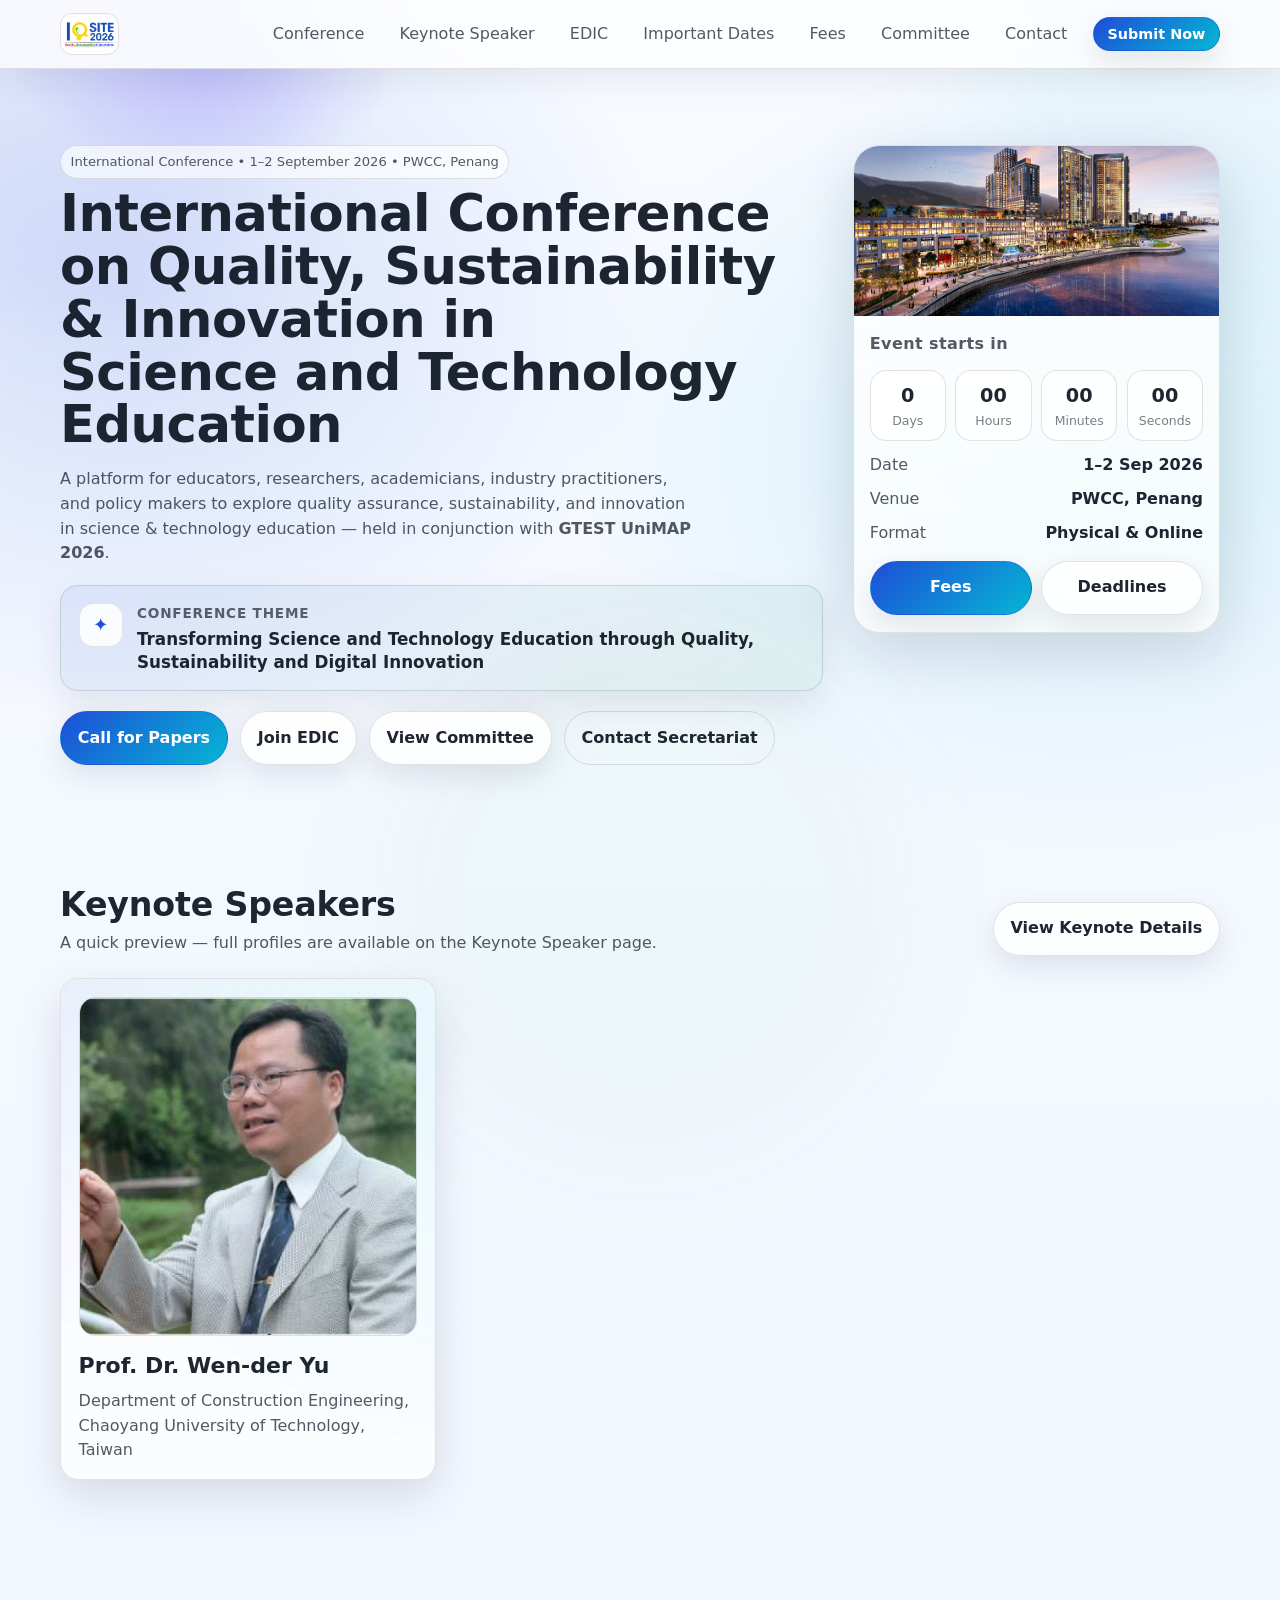
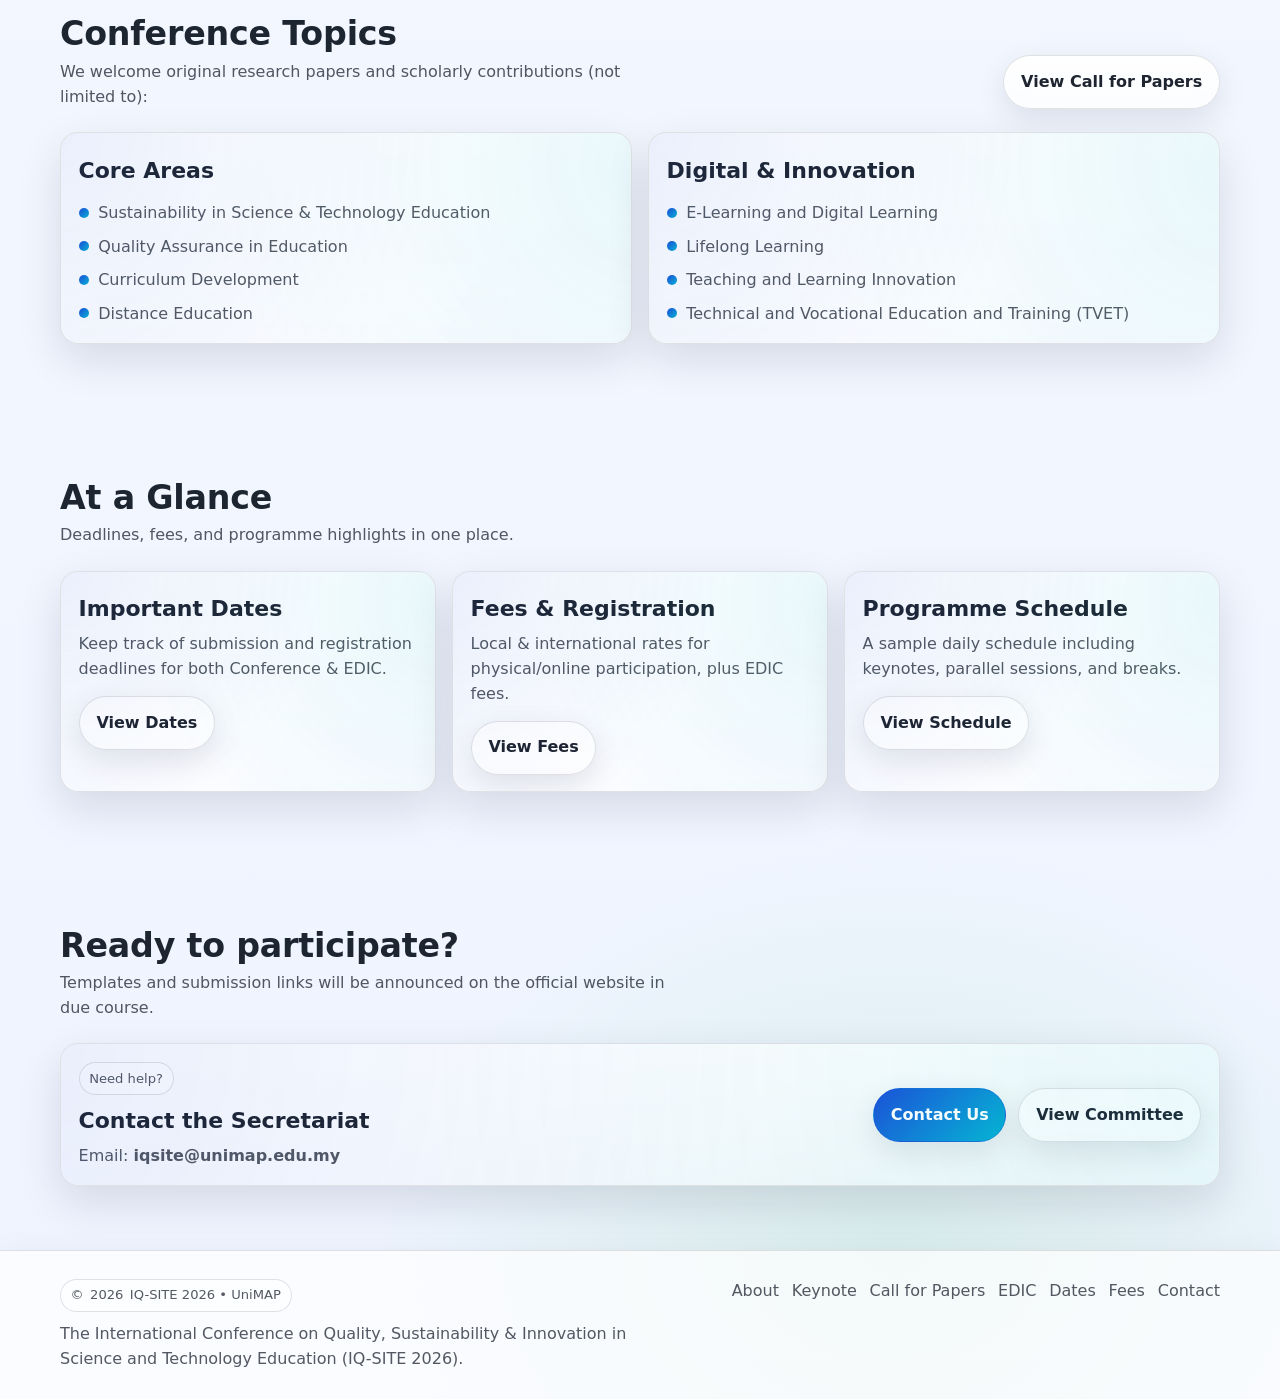
==== commit 10af0aa2: "Update index.html" ====
--- a/index.html
+++ b/index.html
@@ -115,7 +115,7 @@
             </div>
 
             <div style="display:flex; gap:.6rem; flex-wrap:wrap; margin-top: .95rem;">
-              <a class="btn primary" href="pages/fees.html" style="flex:1;">Register</a>
+              <a class="btn primary" href="pages/fees.html" style="flex:1;">Fees</a>
               <a class="btn" href="pages/dates.html" style="flex:1;">Deadlines</a>
             </div>
           </div>
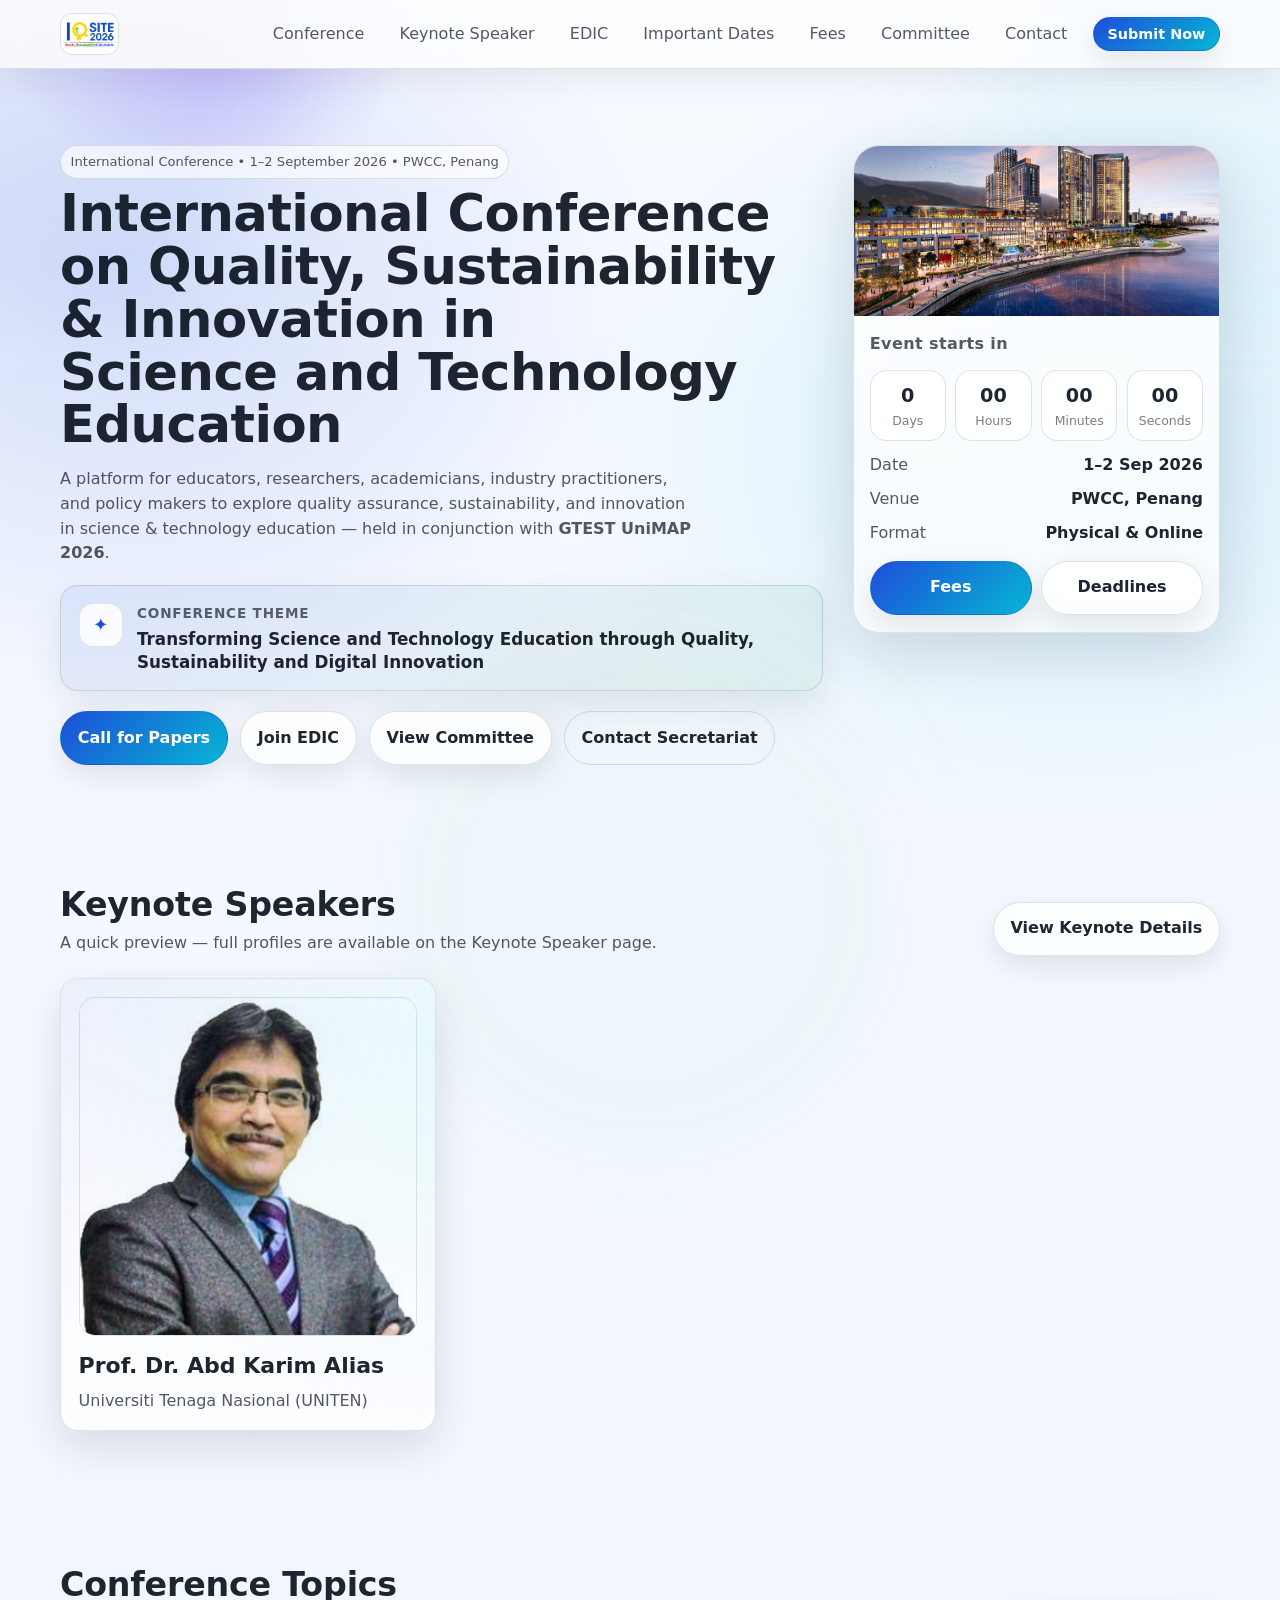
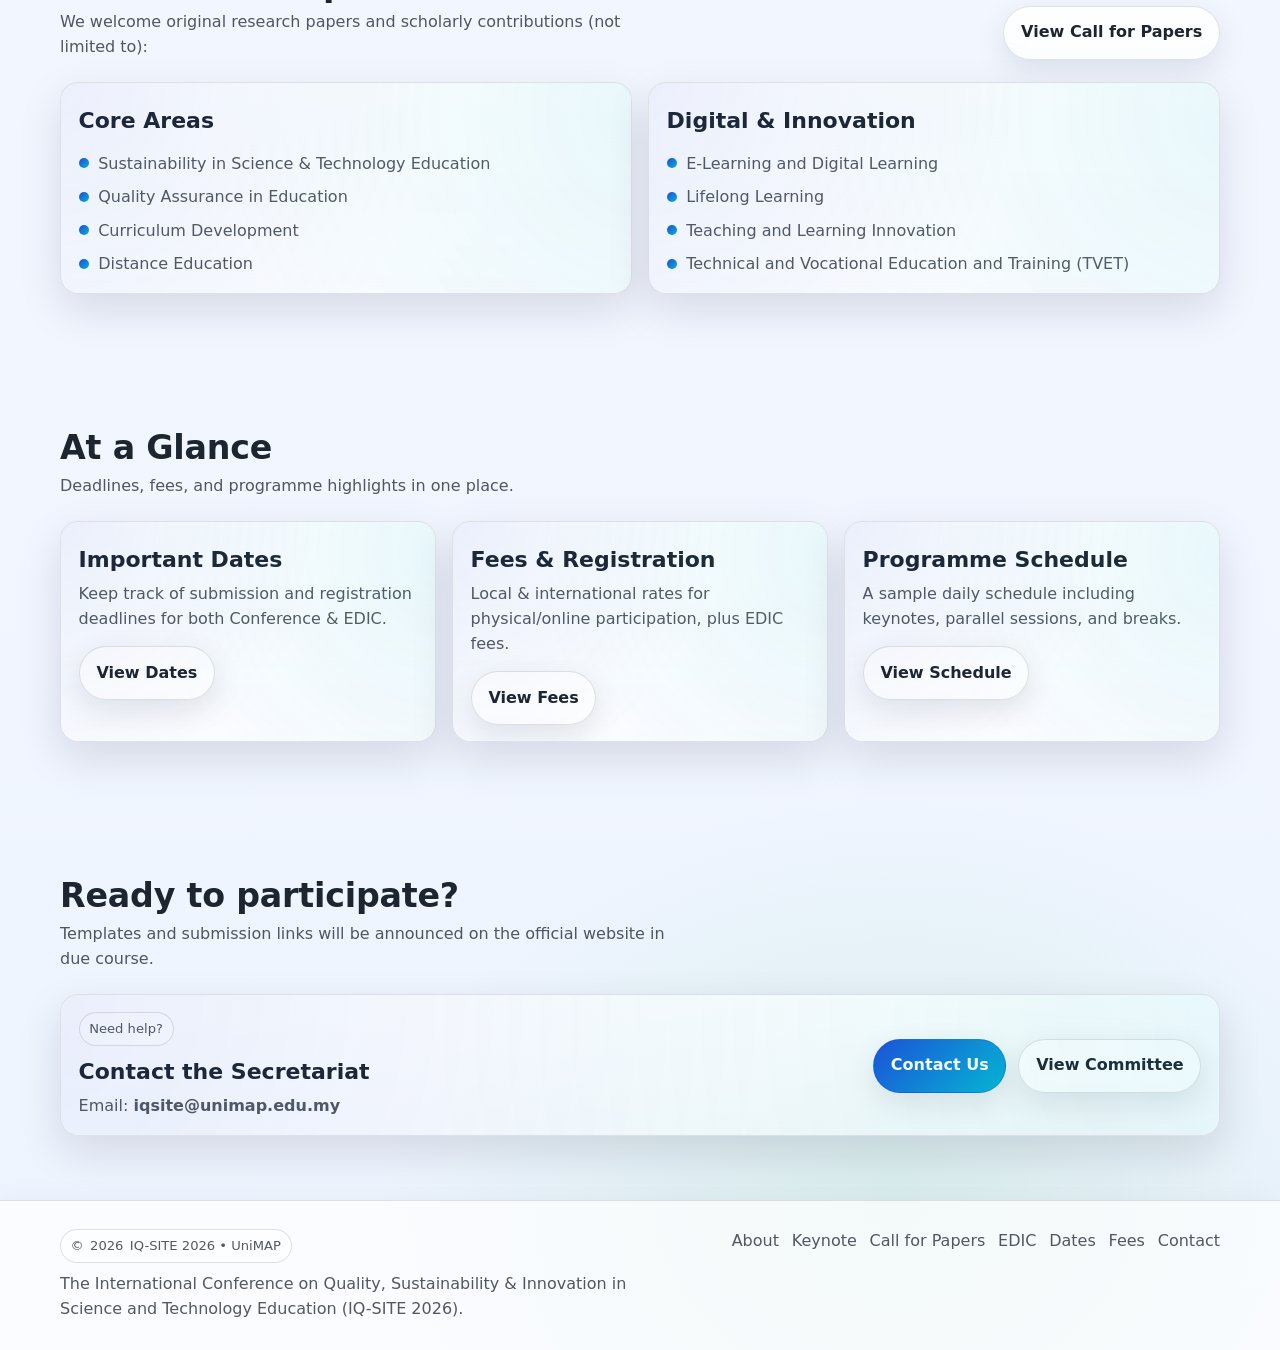
==== commit cf317762: "Update index.html" ====
--- a/index.html
+++ b/index.html
@@ -136,8 +136,8 @@
         <div class="grid3">
           <article class="card reveal keynote-mini">
             <img class="avatar" src="assets/img/keynote-1.jpg" alt="Keynote Speaker 1" />
-            <h3>Prof. Dr. Wen-der Yu</h3>
-            <p class="muted">Department of Construction Engineering, Chaoyang University of Technology, Taiwan</p>
+            <h3>Prof. Dr. Abd Karim Alias</h3>
+            <p class="muted">Universiti Tenaga Nasional (UNITEN)</p>
           </article>
 <!-----
           <article class="card reveal keynote-mini">
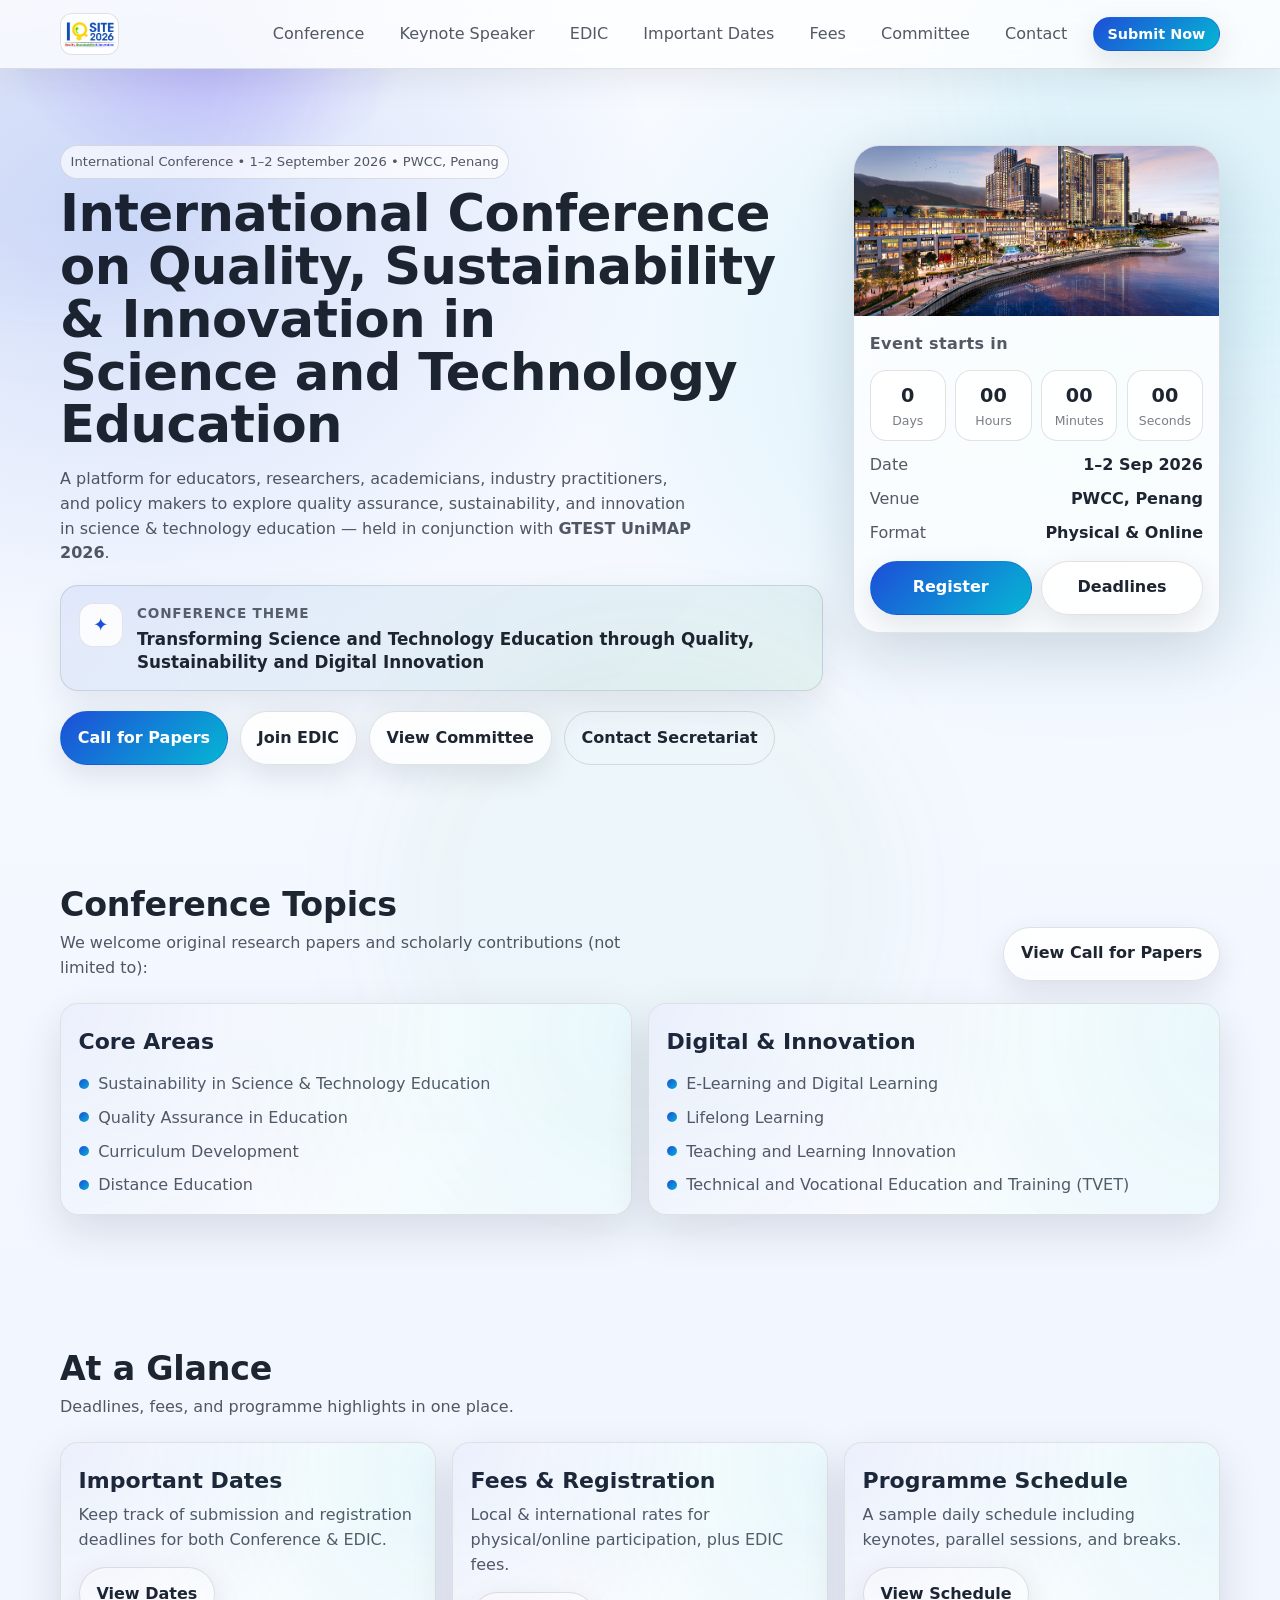
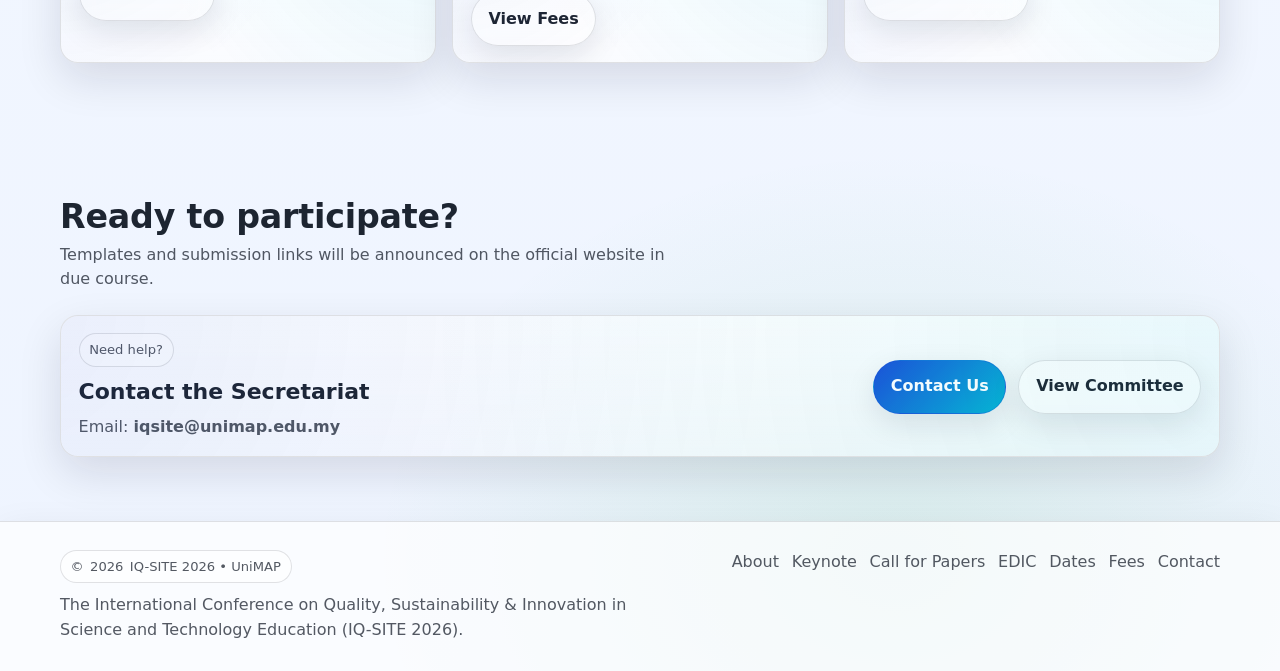
==== commit b0230a07: "Update index.html" ====
--- a/index.html
+++ b/index.html
@@ -28,7 +28,7 @@
         <a href="pages/fees.html">Fees</a>
         <a href="pages/committee.html">Committee</a>
         <a href="pages/contact.html">Contact</a>
-        <a class="btn small primary nav-cta" href="" target="_blank" rel="noopener">Submit Now</a>
+        <a class="btn small primary nav-cta" href="https://confbay.com/" target="_blank" rel="noopener">Submit Now</a>
       </nav>
 
       <button class="menu-btn" id="menuBtn" aria-expanded="false" aria-controls="menuPanel">Menu</button>
@@ -45,7 +45,7 @@
       <a href="pages/committee.html">Committee</a>
       <a href="pages/contact.html">Contact</a>
       <div class="menu-cta">
-        <a class="btn primary" href="" target="_blank" rel="noopener">Submit Now</a>
+        <a class="btn primary" href="https://confbay.com/" target="_blank" rel="noopener">Submit Now</a>
       </div>
     </div>
   </header>
@@ -115,14 +115,14 @@
             </div>
 
             <div style="display:flex; gap:.6rem; flex-wrap:wrap; margin-top: .95rem;">
-              <a class="btn primary" href="pages/fees.html" style="flex:1;">Fees</a>
+              <a class="btn primary" href="pages/fees.html" style="flex:1;">Register</a>
               <a class="btn" href="pages/dates.html" style="flex:1;">Deadlines</a>
             </div>
           </div>
         </aside>
       </div>
     </section>
-
+<!-----
     <section id="keynotes">
       <div class="container">
         <div class="section-head">
@@ -139,6 +139,7 @@
             <h3>Prof. Dr. Abd Karim Alias</h3>
             <p class="muted">Universiti Tenaga Nasional (UNITEN)</p>
           </article>
+          ----->
 <!-----
           <article class="card reveal keynote-mini">
             <img class="avatar" src="assets/img/keynote-2.jpg" alt="Keynote Speaker 2" />
